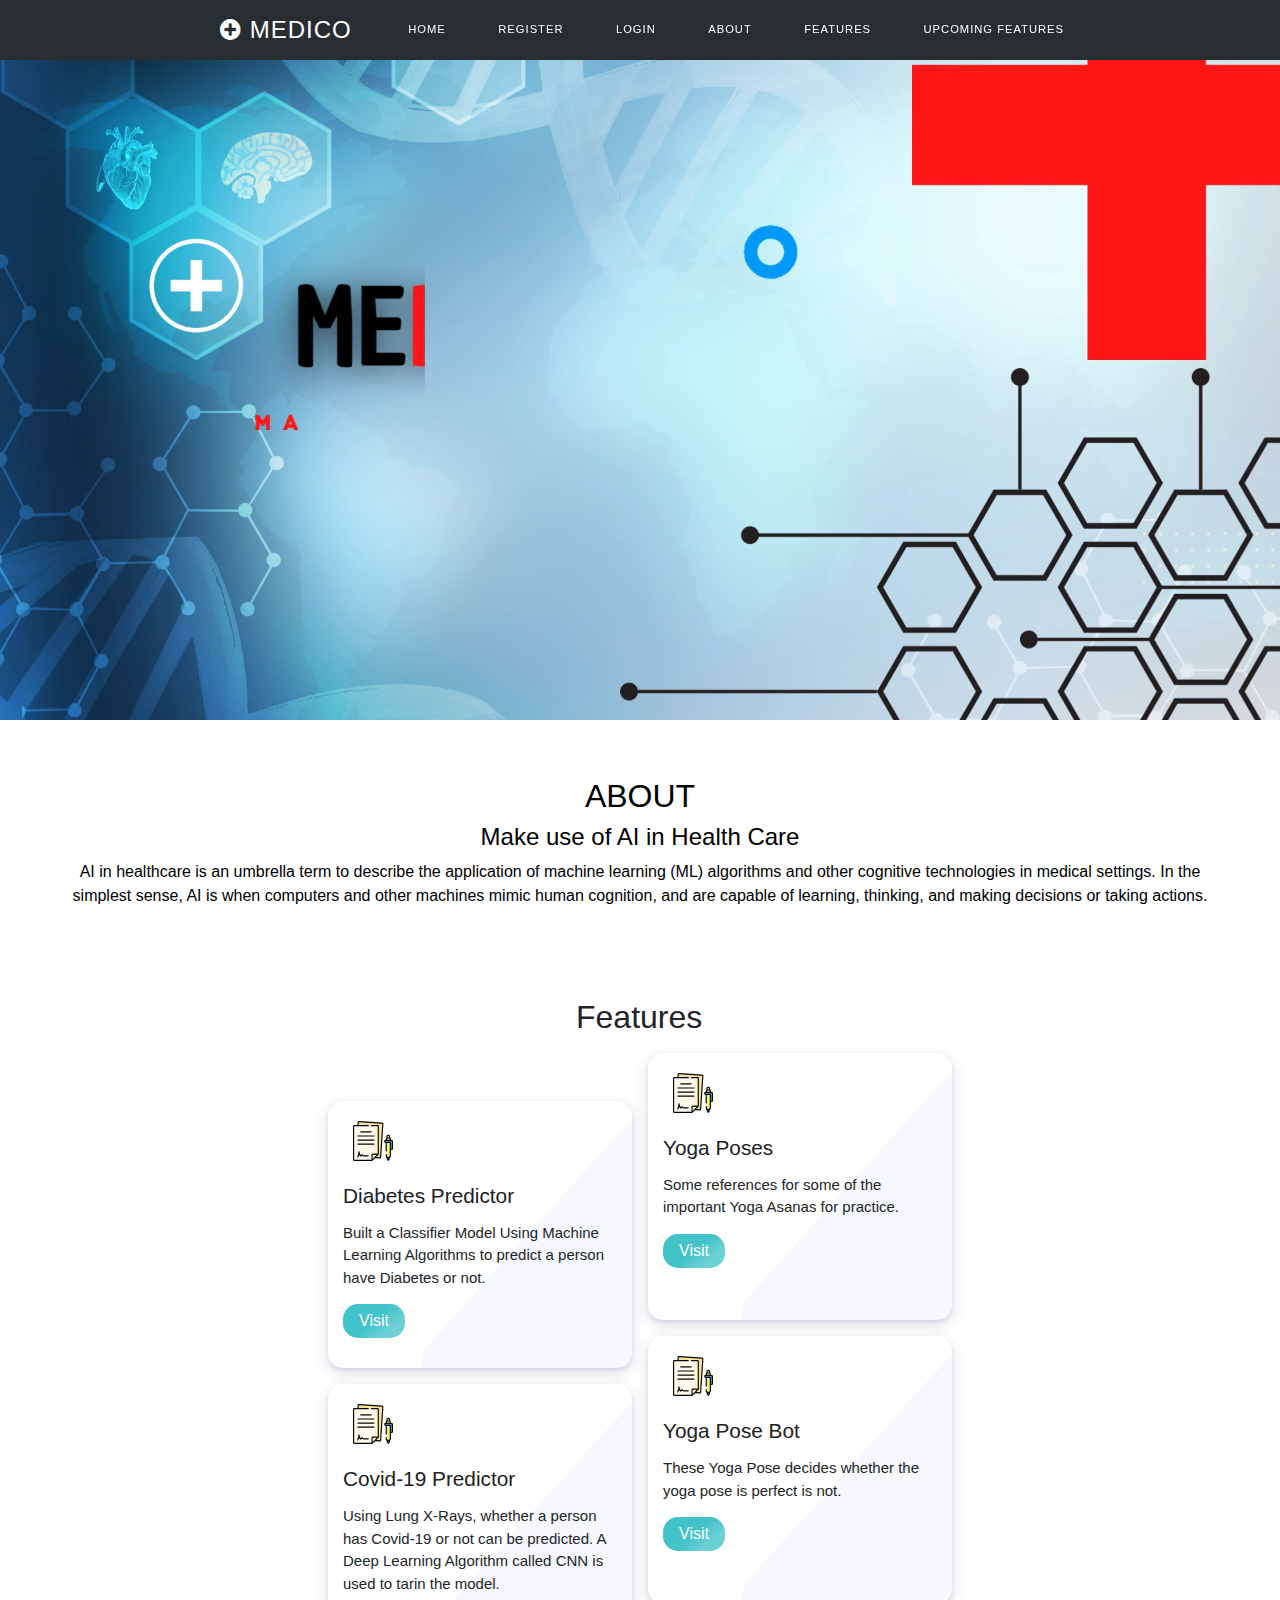
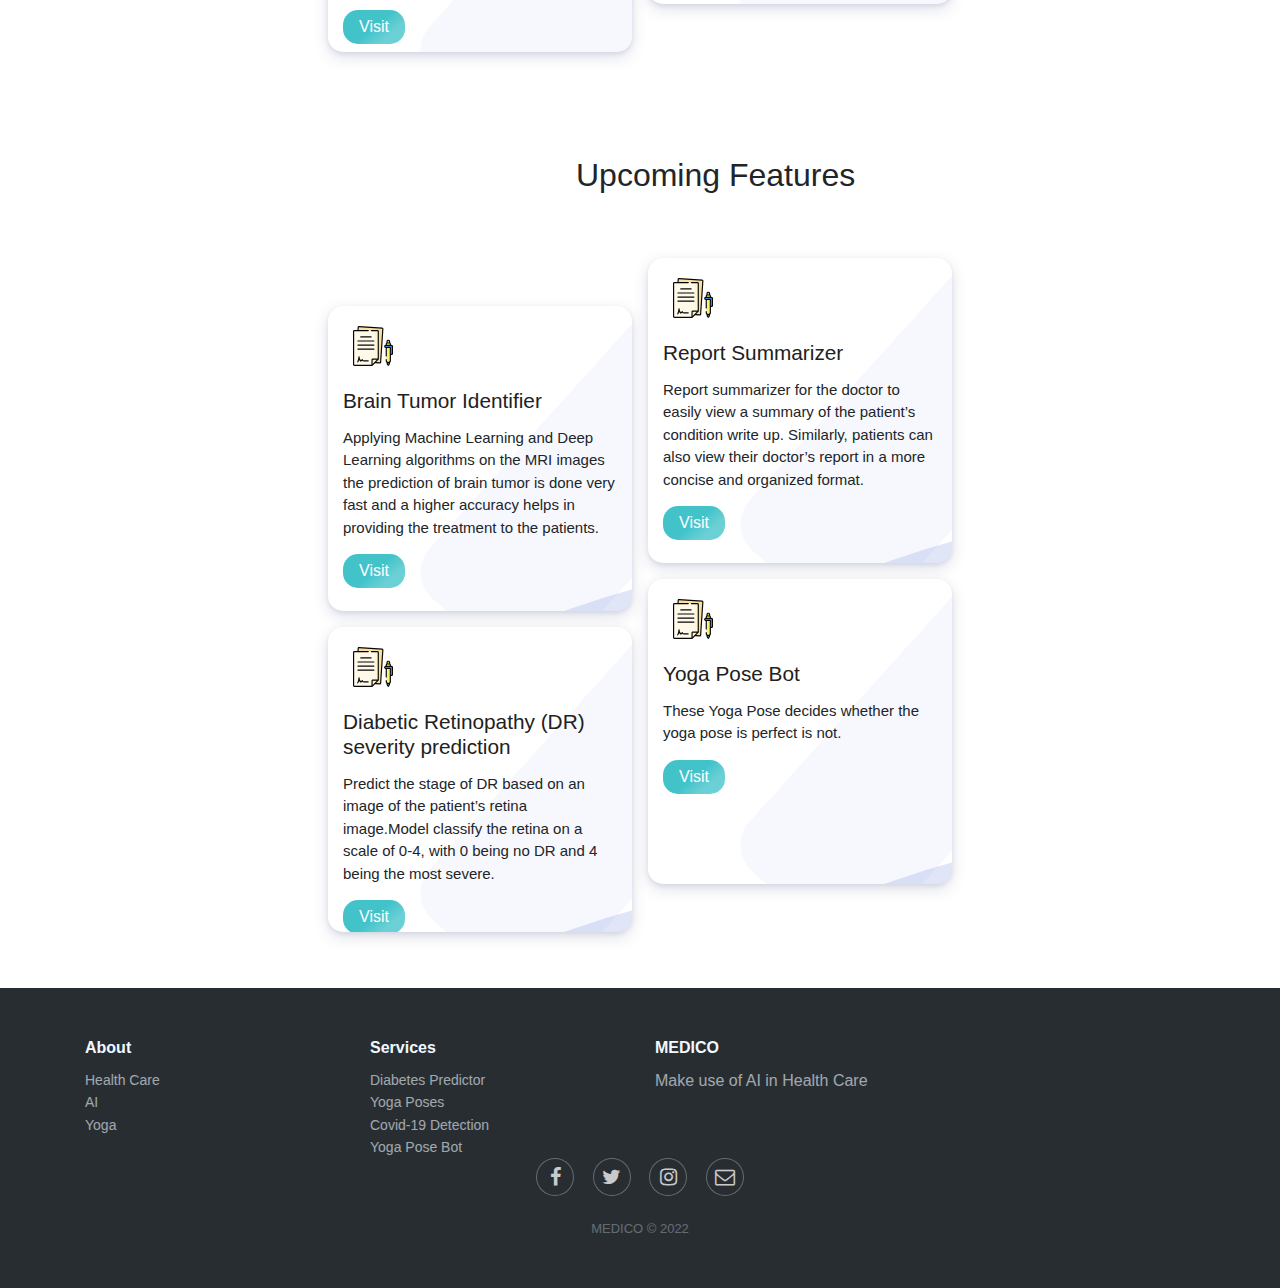
==== index.html @ 35e39962 "first commit" ====
<!DOCTYPE html>
<html lang="en">

<head>
  <meta charset="UTF-8">
  <meta http-equiv="X-UA-Compatible" content="IE=edge">
  <meta name="viewport" content="width=device-width, initial-scale=1.0">
  <title>Document</title>
  <link rel="stylesheet" href="https://maxcdn.bootstrapcdn.com/bootstrap/4.3.1/css/bootstrap.min.css">
  <link rel="stylesheet" href="./PROJECT/home.css">
</head>

<body>
  <link href="https://stackpath.bootstrapcdn.com/font-awesome/4.7.0/css/font-awesome.min.css" rel="stylesheet">
  <nav id="navbar" class="">
    <div class="nav-wrapper">
      <!-- Navbar Logo -->
      <div class="logo">
        <!-- Logo Placeholder for Inlustration -->
        <a href="#home"><i class="fa fa-plus-circle"></i> Medico</a>
      </div>

      <!-- Navbar Links -->
      <ul id="menu">
        <li><a href="index.html">Home</a></li>
        <!--
   -->
        <li><a href="./PROJECT/signup-signin-code/signup.html" target="_blank">Register</a></li>
        <li><a href="./PROJECT/signup-signin-code/signin.html" target="_blank">Login</a></li>
        <!--
   -->
        <li><a href="#about">About</a></li>
        <!--
   -->
        <li><a href="#features">Features</a></li>
        <li><a href="#ufeatures">Upcoming Features</a></li>

      </ul>
    </div>
  </nav>


  <!-- Menu Icon -->
  <div class="menuIcon">
    <span class="icon icon-bars"></span>
    <span class="icon icon-bars overlay"></span>
  </div>


  <div class="overlay-menu">
    <ul id="menu">
      <li><a href="index.html">Home</a></li>
      <li><a href="./PROJECT/signup-signin-code/signup.html" target="_blank">Register</a></li>
      <li><a href="./PROJECT/signup-signin-code/signin.html" target="_blank">Login</a></li>
      <li><a href="#about">About</a></li>
      <li><a href="#features">Features</a></li>
      <li><a href="#ufeatures">Upcoming Features</a></li>


    </ul>
  </div>



  <video autoplay loop muted plays-inline width="100%" height=auto>
    <source src="./PROJECT/MEDICO.mp4" type="video/mp4">
    </source>
  </video>



  <div id="about" class="about-section">
    <h2>ABOUT</h2>
    <h4>Make use of AI in Health Care</h4>
    <p>
      AI in healthcare is an umbrella term to describe the application of machine learning (ML) algorithms and other
      cognitive technologies in medical settings. In the simplest sense, AI is when computers and other machines mimic
      human cognition, and are capable of learning, thinking, and making decisions or taking actions.</p>
  </div>


  <br>
  <h2 style="margin-left: 45%; ">Features</h2>
  <br><br>
  <div id="features">
    <div class="section_our_solution">
      <div class="row">
        <div class="col-lg-12 col-md-12 col-sm-12">
          <div class="our_solution_category">
            <div class="solution_cards_box">
              <div class="solution_card">
                <div class="hover_color_bubble"></div>
                <div class="so_top_icon">
                  <svg id="Layer_1" enable-background="new 0 0 512 512" height="50" viewBox="0 0 512 512" width="40"
                    xmlns="http://www.w3.org/2000/svg">
                    <g>
                      <g>
                        <g>
                          <g>
                            <path
                              d="m47.478 452.317 295.441 19.76c5.511.369 10.277-3.8 10.645-9.31l28.393-424.517c.369-5.511-3.8-10.276-9.31-10.645l-295.441-19.76c-5.511-.369-10.276 3.8-10.645 9.31l-28.394 424.517c-.368 5.511 3.8 10.277 9.311 10.645z"
                              fill="#fae19e" />
                          </g>
                          <g>
                            <g>
                              <g>
                                <g>
                                  <g>
                                    <path
                                      d="m17.5 504.177h226.14l79.96-79.605v-355.86c0-5.523-4.477-10-10-10h-296.1c-5.523 0-10 4.477-10 10v425.466c0 5.522 4.477 9.999 10 9.999z"
                                      fill="#fff9e9" />
                                  </g>
                                  <path
                                    d="m313.601 58.712h-40c5.523 0 10 4.477 10 10v355.861l-.258 40.078 40.258-40.078v-355.861c0-5.523-4.477-10-10-10z"
                                    fill="#fff4d6" />
                                </g>
                              </g>
                            </g>
                            <path d="m243.64 504.177v-70.253c0-5.523 4.477-10 10-10h69.96z" fill="#ffeec2" />
                          </g>
                        </g>
                        <g>
                          <path
                            d="m468.636 248.58-33.372.165v-50.826c0-9.183 7.463-16.662 16.673-16.708h.007c9.217-.046 16.693 7.371 16.693 16.562v50.807z"
                            fill="#fed23a" />
                          <path
                            d="m451.96 504.177c-10.362-10.277-16.196-24.263-16.208-38.857l-.062-73.973c0-.644.524-1.169 1.171-1.173l30.038-.149c.647-.003 1.171.517 1.171 1.161l.062 74.079c.012 14.531-5.749 28.472-16.015 38.756z"
                            fill="#54b1ff" />
                          <path
                            d="m451.959 469.333h-.01c-14.434.072-26.14-11.542-26.14-25.935v-213.527c0-6.778 5.477-12.283 12.255-12.316l27.626-.137c6.826-.034 12.378 5.49 12.378 12.316v213.436c0 14.38-11.687 26.091-26.109 26.163z"
                            fill="#fdf385" />
                          <path
                            d="m465.69 217.417-23.769.118c6.037.79 10.708 5.94 10.708 12.198v213.437c0 9.823-5.455 18.397-13.507 22.87 3.79 2.115 8.164 3.317 12.826 3.293h.01c14.422-.072 26.109-11.783 26.109-26.163v-213.436c.001-6.826-5.551-12.351-12.377-12.317z"
                            fill="#faee6e" />
                          <path
                            d="m491.274 247.925-71.615.355c-7.305.036-13.226 5.968-13.226 13.248 0 7.281 5.921 13.153 13.226 13.117l58.389-.29v77.489c0 7.281 5.921 13.153 13.226 13.117 7.305-.036 13.226-5.968 13.226-13.248v-90.672c0-7.28-5.922-13.152-13.226-13.116z"
                            fill="#54b1ff" />
                          <g>
                            <path
                              d="m491.274 247.925-38.441.188-.167 26.311 25.381-.067v77.489c0 7.281 5.921 13.153 13.226 13.117 7.305-.036 13.226-5.968 13.226-13.248v-90.672c.001-7.282-5.921-13.154-13.225-13.118z"
                              fill="#3da7ff" />
                          </g>
                        </g>
                      </g>
                      <g fill="#060606">
                        <path
                          d="m373.147 20.122-295.44-19.761c-9.631-.638-17.984 6.665-18.629 16.293l-2.311 34.557h-39.267c-9.649 0-17.5 7.851-17.5 17.5v425.466c0 9.649 7.851 17.5 17.5 17.5h226.141c1.96 0 3.902-.801 5.292-2.185l34.138-33.987c.347.074.701.133 1.065.157l58.282 3.898c9.302.614 18.005-6.952 18.629-16.293l28.393-424.515c.639-9.528-6.766-17.993-16.293-18.63zm-122.006 465.902v-52.1c0-1.378 1.122-2.5 2.5-2.5h51.9zm94.939-23.757c-.244 1.51-1.131 2.286-2.66 2.327l-46.28-3.096 31.752-31.611c1.414-1.407 2.209-3.32 2.209-5.315v-355.86c0-9.649-7.851-17.5-17.5-17.5h-77.993c-9.697 0-9.697 15 0 15h77.993c1.379 0 2.5 1.122 2.5 2.5v347.712h-62.46c-9.649 0-17.5 7.851-17.5 17.5v62.753h-218.641c-1.378 0-2.5-1.122-2.5-2.5v-425.465c0-1.378 1.122-2.5 2.5-2.5h178.168c9.697 0 9.697-15 0-15h-123.868l2.244-33.556c.244-1.511 1.131-2.286 2.661-2.327l295.44 19.76c1.511.244 2.287 1.131 2.328 2.661z" />
                        <path
                          d="m267.827 237.047h-204.553c-4.142 0-7.5 3.358-7.5 7.5s3.358 7.5 7.5 7.5h204.553c4.143 0 7.5-3.358 7.5-7.5s-3.357-7.5-7.5-7.5z" />
                        <path
                          d="m267.827 289.332h-204.553c-4.142 0-7.5 3.358-7.5 7.5s3.358 7.5 7.5 7.5h204.553c4.143 0 7.5-3.358 7.5-7.5s-3.357-7.5-7.5-7.5z" />
                        <path
                          d="m55.774 192.262c0 4.142 3.358 7.5 7.5 7.5h204.553c4.143 0 7.5-3.358 7.5-7.5s-3.357-7.5-7.5-7.5h-204.553c-4.142 0-7.5 3.358-7.5 7.5z" />
                        <path
                          d="m91.807 139.977c0 4.142 3.358 7.5 7.5 7.5h132.487c4.142 0 7.5-3.358 7.5-7.5s-3.358-7.5-7.5-7.5h-132.487c-4.142 0-7.5 3.358-7.5 7.5z" />
                        <path
                          d="m194.755 438.787c-13.489.036-26.978.065-40.467.086-4.534.007-9.067.013-13.6.016-8.215.006-13.75-1.643-15.59-10.679-1.556-7.64-12.364-6.613-14.464 0-5.19 16.337-13.774 9.936-18.582-1.053-4.797-10.963-6.027-23.233-8.122-34.9-1.54-8.573-14.506-6.17-14.732 1.994-.298 10.751-1.302 21.331-4.031 31.758-2.815 10.758-7.034 21.097-11.222 31.376-3.651 8.961 10.867 12.816 14.464 3.988 3.711-9.108 7.427-18.266 10.193-27.714 5.14 12.36 15.774 26.34 30.927 18.101 2.819-1.533 5.452-3.712 7.763-6.253 7.88 9.106 19.609 8.388 30.584 8.375 15.627-.02 31.254-.054 46.881-.095 9.649-.025 9.667-15.025-.002-15z" />
                        <path
                          d="m505.932 246.439c-3.897-3.878-9.255-5.867-14.695-6.014l-5.668.028v-10.719c0-6.529-3.878-13.427-9.433-16.862v-15.098c0-31.069-48.372-30.934-48.372.146v15.1c-5.659 3.498-9.455 9.741-9.455 16.852v10.982c-24.966 1.7-25.037 39.745.028 41.232.16 33.575.152 66.6-.028 100.737-.049 9.414 14.949 9.966 15 .079.18-34.166.188-67.22.029-100.823l37.211-.185s-.048 110.848-.048 160.784c0 24.338-37.219 24.5-37.219-.253l.013-13.677c.585-9.68-14.387-10.583-14.973-.904v12.834c0 11 3.402 20.316 9.988 26.869.586 15.693 7.198 30.878 18.369 41.956 3.205 3.18 7.642 2.208 10.744-.182 11.365-11.385 17.769-26.394 18.169-42.414 4.951-4.931 9.908-9.896 9.908-26.896l.006-68.351c12.97 3.689 26.494-6.348 26.494-19.946v-90.672c0-5.523-2.155-10.709-6.068-14.603zm-72.623-5.727v-10.841c0-2.219 1.523-4.08 3.573-4.633l30.025-.149c.84.208 1.615.605 2.243 1.231.915.911 1.419 2.123 1.419 3.414v10.794zm18.671-52c4.604 0 9.155 4.514 9.155 9.062v12.166l-18.372.091v-12.111c.001-5.053 4.133-9.183 9.217-9.208zm-.011 303.901c-3.487-4.942-6.009-10.531-7.417-16.406 2.322.503 4.674.765 7.027.765 2.627 0 5.253-.326 7.839-.957-1.374 5.964-3.892 11.587-7.449 16.598zm45.031-140.899c0 7.101-11.452 7.66-11.452.131 0 0 .013-70.974.021-77.48.005-4.196-3.483-7.509-7.558-7.509l-58.389.29c-7.242 0-7.073-11.331.074-11.366l71.615-.355c3.463.295 5.359 2.168 5.688 5.617v90.672z" />
                      </g>
                    </g>
                  </svg>
                </div>
                <div class="solu_title">
                  <h3>Diabetes Predictor</h3>
                </div>
                <div class="solu_description">
                  <p>
                    Built a Classifier Model Using Machine Learning Algorithms to predict a person have Diabetes or not.
                  </p>
                  <button onclick="window.open('https://tinyurl.com/24j725je', '_blank')" type="button"
                    class="read_more_btn">Visit</button>
                </div>
              </div>
              <div class="solution_card">
                <div class="hover_color_bubble"></div>
                <div class="so_top_icon">
                  <svg id="Layer_1" enable-background="new 0 0 512 512" height="50" viewBox="0 0 512 512" width="40"
                    xmlns="http://www.w3.org/2000/svg">
                    <g>
                      <g>
                        <g>
                          <g>
                            <path
                              d="m47.478 452.317 295.441 19.76c5.511.369 10.277-3.8 10.645-9.31l28.393-424.517c.369-5.511-3.8-10.276-9.31-10.645l-295.441-19.76c-5.511-.369-10.276 3.8-10.645 9.31l-28.394 424.517c-.368 5.511 3.8 10.277 9.311 10.645z"
                              fill="#fae19e" />
                          </g>
                          <g>
                            <g>
                              <g>
                                <g>
                                  <g>
                                    <path
                                      d="m17.5 504.177h226.14l79.96-79.605v-355.86c0-5.523-4.477-10-10-10h-296.1c-5.523 0-10 4.477-10 10v425.466c0 5.522 4.477 9.999 10 9.999z"
                                      fill="#fff9e9" />
                                  </g>
                                  <path
                                    d="m313.601 58.712h-40c5.523 0 10 4.477 10 10v355.861l-.258 40.078 40.258-40.078v-355.861c0-5.523-4.477-10-10-10z"
                                    fill="#fff4d6" />
                                </g>
                              </g>
                            </g>
                            <path d="m243.64 504.177v-70.253c0-5.523 4.477-10 10-10h69.96z" fill="#ffeec2" />
                          </g>
                        </g>
                        <g>
                          <path
                            d="m468.636 248.58-33.372.165v-50.826c0-9.183 7.463-16.662 16.673-16.708h.007c9.217-.046 16.693 7.371 16.693 16.562v50.807z"
                            fill="#fed23a" />
                          <path
                            d="m451.96 504.177c-10.362-10.277-16.196-24.263-16.208-38.857l-.062-73.973c0-.644.524-1.169 1.171-1.173l30.038-.149c.647-.003 1.171.517 1.171 1.161l.062 74.079c.012 14.531-5.749 28.472-16.015 38.756z"
                            fill="#54b1ff" />
                          <path
                            d="m451.959 469.333h-.01c-14.434.072-26.14-11.542-26.14-25.935v-213.527c0-6.778 5.477-12.283 12.255-12.316l27.626-.137c6.826-.034 12.378 5.49 12.378 12.316v213.436c0 14.38-11.687 26.091-26.109 26.163z"
                            fill="#fdf385" />
                          <path
                            d="m465.69 217.417-23.769.118c6.037.79 10.708 5.94 10.708 12.198v213.437c0 9.823-5.455 18.397-13.507 22.87 3.79 2.115 8.164 3.317 12.826 3.293h.01c14.422-.072 26.109-11.783 26.109-26.163v-213.436c.001-6.826-5.551-12.351-12.377-12.317z"
                            fill="#faee6e" />
                          <path
                            d="m491.274 247.925-71.615.355c-7.305.036-13.226 5.968-13.226 13.248 0 7.281 5.921 13.153 13.226 13.117l58.389-.29v77.489c0 7.281 5.921 13.153 13.226 13.117 7.305-.036 13.226-5.968 13.226-13.248v-90.672c0-7.28-5.922-13.152-13.226-13.116z"
                            fill="#54b1ff" />
                          <g>
                            <path
                              d="m491.274 247.925-38.441.188-.167 26.311 25.381-.067v77.489c0 7.281 5.921 13.153 13.226 13.117 7.305-.036 13.226-5.968 13.226-13.248v-90.672c.001-7.282-5.921-13.154-13.225-13.118z"
                              fill="#3da7ff" />
                          </g>
                        </g>
                      </g>
                      <g fill="#060606">
                        <path
                          d="m373.147 20.122-295.44-19.761c-9.631-.638-17.984 6.665-18.629 16.293l-2.311 34.557h-39.267c-9.649 0-17.5 7.851-17.5 17.5v425.466c0 9.649 7.851 17.5 17.5 17.5h226.141c1.96 0 3.902-.801 5.292-2.185l34.138-33.987c.347.074.701.133 1.065.157l58.282 3.898c9.302.614 18.005-6.952 18.629-16.293l28.393-424.515c.639-9.528-6.766-17.993-16.293-18.63zm-122.006 465.902v-52.1c0-1.378 1.122-2.5 2.5-2.5h51.9zm94.939-23.757c-.244 1.51-1.131 2.286-2.66 2.327l-46.28-3.096 31.752-31.611c1.414-1.407 2.209-3.32 2.209-5.315v-355.86c0-9.649-7.851-17.5-17.5-17.5h-77.993c-9.697 0-9.697 15 0 15h77.993c1.379 0 2.5 1.122 2.5 2.5v347.712h-62.46c-9.649 0-17.5 7.851-17.5 17.5v62.753h-218.641c-1.378 0-2.5-1.122-2.5-2.5v-425.465c0-1.378 1.122-2.5 2.5-2.5h178.168c9.697 0 9.697-15 0-15h-123.868l2.244-33.556c.244-1.511 1.131-2.286 2.661-2.327l295.44 19.76c1.511.244 2.287 1.131 2.328 2.661z" />
                        <path
                          d="m267.827 237.047h-204.553c-4.142 0-7.5 3.358-7.5 7.5s3.358 7.5 7.5 7.5h204.553c4.143 0 7.5-3.358 7.5-7.5s-3.357-7.5-7.5-7.5z" />
                        <path
                          d="m267.827 289.332h-204.553c-4.142 0-7.5 3.358-7.5 7.5s3.358 7.5 7.5 7.5h204.553c4.143 0 7.5-3.358 7.5-7.5s-3.357-7.5-7.5-7.5z" />
                        <path
                          d="m55.774 192.262c0 4.142 3.358 7.5 7.5 7.5h204.553c4.143 0 7.5-3.358 7.5-7.5s-3.357-7.5-7.5-7.5h-204.553c-4.142 0-7.5 3.358-7.5 7.5z" />
                        <path
                          d="m91.807 139.977c0 4.142 3.358 7.5 7.5 7.5h132.487c4.142 0 7.5-3.358 7.5-7.5s-3.358-7.5-7.5-7.5h-132.487c-4.142 0-7.5 3.358-7.5 7.5z" />
                        <path
                          d="m194.755 438.787c-13.489.036-26.978.065-40.467.086-4.534.007-9.067.013-13.6.016-8.215.006-13.75-1.643-15.59-10.679-1.556-7.64-12.364-6.613-14.464 0-5.19 16.337-13.774 9.936-18.582-1.053-4.797-10.963-6.027-23.233-8.122-34.9-1.54-8.573-14.506-6.17-14.732 1.994-.298 10.751-1.302 21.331-4.031 31.758-2.815 10.758-7.034 21.097-11.222 31.376-3.651 8.961 10.867 12.816 14.464 3.988 3.711-9.108 7.427-18.266 10.193-27.714 5.14 12.36 15.774 26.34 30.927 18.101 2.819-1.533 5.452-3.712 7.763-6.253 7.88 9.106 19.609 8.388 30.584 8.375 15.627-.02 31.254-.054 46.881-.095 9.649-.025 9.667-15.025-.002-15z" />
                        <path
                          d="m505.932 246.439c-3.897-3.878-9.255-5.867-14.695-6.014l-5.668.028v-10.719c0-6.529-3.878-13.427-9.433-16.862v-15.098c0-31.069-48.372-30.934-48.372.146v15.1c-5.659 3.498-9.455 9.741-9.455 16.852v10.982c-24.966 1.7-25.037 39.745.028 41.232.16 33.575.152 66.6-.028 100.737-.049 9.414 14.949 9.966 15 .079.18-34.166.188-67.22.029-100.823l37.211-.185s-.048 110.848-.048 160.784c0 24.338-37.219 24.5-37.219-.253l.013-13.677c.585-9.68-14.387-10.583-14.973-.904v12.834c0 11 3.402 20.316 9.988 26.869.586 15.693 7.198 30.878 18.369 41.956 3.205 3.18 7.642 2.208 10.744-.182 11.365-11.385 17.769-26.394 18.169-42.414 4.951-4.931 9.908-9.896 9.908-26.896l.006-68.351c12.97 3.689 26.494-6.348 26.494-19.946v-90.672c0-5.523-2.155-10.709-6.068-14.603zm-72.623-5.727v-10.841c0-2.219 1.523-4.08 3.573-4.633l30.025-.149c.84.208 1.615.605 2.243 1.231.915.911 1.419 2.123 1.419 3.414v10.794zm18.671-52c4.604 0 9.155 4.514 9.155 9.062v12.166l-18.372.091v-12.111c.001-5.053 4.133-9.183 9.217-9.208zm-.011 303.901c-3.487-4.942-6.009-10.531-7.417-16.406 2.322.503 4.674.765 7.027.765 2.627 0 5.253-.326 7.839-.957-1.374 5.964-3.892 11.587-7.449 16.598zm45.031-140.899c0 7.101-11.452 7.66-11.452.131 0 0 .013-70.974.021-77.48.005-4.196-3.483-7.509-7.558-7.509l-58.389.29c-7.242 0-7.073-11.331.074-11.366l71.615-.355c3.463.295 5.359 2.168 5.688 5.617v90.672z" />
                      </g>
                    </g>
                  </svg>
                </div>
                <div class="solu_title">
                  <h3>Covid-19 Predictor</h3>
                </div>
                <div class="solu_description">
                  <p>
                    Using Lung X-Rays, whether a person has Covid-19 or not can be predicted.
                    A Deep Learning Algorithm called CNN is used to tarin the model.
                  </p>
                  <button onclick="window.open('http://172.16.173.75:8501', '_blank')" type="button"
                    class="read_more_btn">Visit</button>
                </div>
              </div>
            </div>
            <!--  -->
            <div class="solution_cards_box sol_card_top_3">
              <div class="solution_card">
                <div class="hover_color_bubble"></div>
                <div class="so_top_icon">
                  <svg id="Layer_1" enable-background="new 0 0 512 512" height="50" viewBox="0 0 512 512" width="40"
                    xmlns="http://www.w3.org/2000/svg">
                    <g>
                      <g>
                        <g>
                          <g>
                            <path
                              d="m47.478 452.317 295.441 19.76c5.511.369 10.277-3.8 10.645-9.31l28.393-424.517c.369-5.511-3.8-10.276-9.31-10.645l-295.441-19.76c-5.511-.369-10.276 3.8-10.645 9.31l-28.394 424.517c-.368 5.511 3.8 10.277 9.311 10.645z"
                              fill="#fae19e" />
                          </g>
                          <g>
                            <g>
                              <g>
                                <g>
                                  <g>
                                    <path
                                      d="m17.5 504.177h226.14l79.96-79.605v-355.86c0-5.523-4.477-10-10-10h-296.1c-5.523 0-10 4.477-10 10v425.466c0 5.522 4.477 9.999 10 9.999z"
                                      fill="#fff9e9" />
                                  </g>
                                  <path
                                    d="m313.601 58.712h-40c5.523 0 10 4.477 10 10v355.861l-.258 40.078 40.258-40.078v-355.861c0-5.523-4.477-10-10-10z"
                                    fill="#fff4d6" />
                                </g>
                              </g>
                            </g>
                            <path d="m243.64 504.177v-70.253c0-5.523 4.477-10 10-10h69.96z" fill="#ffeec2" />
                          </g>
                        </g>
                        <g>
                          <path
                            d="m468.636 248.58-33.372.165v-50.826c0-9.183 7.463-16.662 16.673-16.708h.007c9.217-.046 16.693 7.371 16.693 16.562v50.807z"
                            fill="#fed23a" />
                          <path
                            d="m451.96 504.177c-10.362-10.277-16.196-24.263-16.208-38.857l-.062-73.973c0-.644.524-1.169 1.171-1.173l30.038-.149c.647-.003 1.171.517 1.171 1.161l.062 74.079c.012 14.531-5.749 28.472-16.015 38.756z"
                            fill="#54b1ff" />
                          <path
                            d="m451.959 469.333h-.01c-14.434.072-26.14-11.542-26.14-25.935v-213.527c0-6.778 5.477-12.283 12.255-12.316l27.626-.137c6.826-.034 12.378 5.49 12.378 12.316v213.436c0 14.38-11.687 26.091-26.109 26.163z"
                            fill="#fdf385" />
                          <path
                            d="m465.69 217.417-23.769.118c6.037.79 10.708 5.94 10.708 12.198v213.437c0 9.823-5.455 18.397-13.507 22.87 3.79 2.115 8.164 3.317 12.826 3.293h.01c14.422-.072 26.109-11.783 26.109-26.163v-213.436c.001-6.826-5.551-12.351-12.377-12.317z"
                            fill="#faee6e" />
                          <path
                            d="m491.274 247.925-71.615.355c-7.305.036-13.226 5.968-13.226 13.248 0 7.281 5.921 13.153 13.226 13.117l58.389-.29v77.489c0 7.281 5.921 13.153 13.226 13.117 7.305-.036 13.226-5.968 13.226-13.248v-90.672c0-7.28-5.922-13.152-13.226-13.116z"
                            fill="#54b1ff" />
                          <g>
                            <path
                              d="m491.274 247.925-38.441.188-.167 26.311 25.381-.067v77.489c0 7.281 5.921 13.153 13.226 13.117 7.305-.036 13.226-5.968 13.226-13.248v-90.672c.001-7.282-5.921-13.154-13.225-13.118z"
                              fill="#3da7ff" />
                          </g>
                        </g>
                      </g>
                      <g fill="#060606">
                        <path
                          d="m373.147 20.122-295.44-19.761c-9.631-.638-17.984 6.665-18.629 16.293l-2.311 34.557h-39.267c-9.649 0-17.5 7.851-17.5 17.5v425.466c0 9.649 7.851 17.5 17.5 17.5h226.141c1.96 0 3.902-.801 5.292-2.185l34.138-33.987c.347.074.701.133 1.065.157l58.282 3.898c9.302.614 18.005-6.952 18.629-16.293l28.393-424.515c.639-9.528-6.766-17.993-16.293-18.63zm-122.006 465.902v-52.1c0-1.378 1.122-2.5 2.5-2.5h51.9zm94.939-23.757c-.244 1.51-1.131 2.286-2.66 2.327l-46.28-3.096 31.752-31.611c1.414-1.407 2.209-3.32 2.209-5.315v-355.86c0-9.649-7.851-17.5-17.5-17.5h-77.993c-9.697 0-9.697 15 0 15h77.993c1.379 0 2.5 1.122 2.5 2.5v347.712h-62.46c-9.649 0-17.5 7.851-17.5 17.5v62.753h-218.641c-1.378 0-2.5-1.122-2.5-2.5v-425.465c0-1.378 1.122-2.5 2.5-2.5h178.168c9.697 0 9.697-15 0-15h-123.868l2.244-33.556c.244-1.511 1.131-2.286 2.661-2.327l295.44 19.76c1.511.244 2.287 1.131 2.328 2.661z" />
                        <path
                          d="m267.827 237.047h-204.553c-4.142 0-7.5 3.358-7.5 7.5s3.358 7.5 7.5 7.5h204.553c4.143 0 7.5-3.358 7.5-7.5s-3.357-7.5-7.5-7.5z" />
                        <path
                          d="m267.827 289.332h-204.553c-4.142 0-7.5 3.358-7.5 7.5s3.358 7.5 7.5 7.5h204.553c4.143 0 7.5-3.358 7.5-7.5s-3.357-7.5-7.5-7.5z" />
                        <path
                          d="m55.774 192.262c0 4.142 3.358 7.5 7.5 7.5h204.553c4.143 0 7.5-3.358 7.5-7.5s-3.357-7.5-7.5-7.5h-204.553c-4.142 0-7.5 3.358-7.5 7.5z" />
                        <path
                          d="m91.807 139.977c0 4.142 3.358 7.5 7.5 7.5h132.487c4.142 0 7.5-3.358 7.5-7.5s-3.358-7.5-7.5-7.5h-132.487c-4.142 0-7.5 3.358-7.5 7.5z" />
                        <path
                          d="m194.755 438.787c-13.489.036-26.978.065-40.467.086-4.534.007-9.067.013-13.6.016-8.215.006-13.75-1.643-15.59-10.679-1.556-7.64-12.364-6.613-14.464 0-5.19 16.337-13.774 9.936-18.582-1.053-4.797-10.963-6.027-23.233-8.122-34.9-1.54-8.573-14.506-6.17-14.732 1.994-.298 10.751-1.302 21.331-4.031 31.758-2.815 10.758-7.034 21.097-11.222 31.376-3.651 8.961 10.867 12.816 14.464 3.988 3.711-9.108 7.427-18.266 10.193-27.714 5.14 12.36 15.774 26.34 30.927 18.101 2.819-1.533 5.452-3.712 7.763-6.253 7.88 9.106 19.609 8.388 30.584 8.375 15.627-.02 31.254-.054 46.881-.095 9.649-.025 9.667-15.025-.002-15z" />
                        <path
                          d="m505.932 246.439c-3.897-3.878-9.255-5.867-14.695-6.014l-5.668.028v-10.719c0-6.529-3.878-13.427-9.433-16.862v-15.098c0-31.069-48.372-30.934-48.372.146v15.1c-5.659 3.498-9.455 9.741-9.455 16.852v10.982c-24.966 1.7-25.037 39.745.028 41.232.16 33.575.152 66.6-.028 100.737-.049 9.414 14.949 9.966 15 .079.18-34.166.188-67.22.029-100.823l37.211-.185s-.048 110.848-.048 160.784c0 24.338-37.219 24.5-37.219-.253l.013-13.677c.585-9.68-14.387-10.583-14.973-.904v12.834c0 11 3.402 20.316 9.988 26.869.586 15.693 7.198 30.878 18.369 41.956 3.205 3.18 7.642 2.208 10.744-.182 11.365-11.385 17.769-26.394 18.169-42.414 4.951-4.931 9.908-9.896 9.908-26.896l.006-68.351c12.97 3.689 26.494-6.348 26.494-19.946v-90.672c0-5.523-2.155-10.709-6.068-14.603zm-72.623-5.727v-10.841c0-2.219 1.523-4.08 3.573-4.633l30.025-.149c.84.208 1.615.605 2.243 1.231.915.911 1.419 2.123 1.419 3.414v10.794zm18.671-52c4.604 0 9.155 4.514 9.155 9.062v12.166l-18.372.091v-12.111c.001-5.053 4.133-9.183 9.217-9.208zm-.011 303.901c-3.487-4.942-6.009-10.531-7.417-16.406 2.322.503 4.674.765 7.027.765 2.627 0 5.253-.326 7.839-.957-1.374 5.964-3.892 11.587-7.449 16.598zm45.031-140.899c0 7.101-11.452 7.66-11.452.131 0 0 .013-70.974.021-77.48.005-4.196-3.483-7.509-7.558-7.509l-58.389.29c-7.242 0-7.073-11.331.074-11.366l71.615-.355c3.463.295 5.359 2.168 5.688 5.617v90.672z" />
                      </g>
                    </g>
                  </svg>
                </div>
                <div class="solu_title">
                  <h3>Yoga Poses</h3>
                </div>
                <div class="solu_description">
                  <p>
                    Some references for some of the important Yoga Asanas for practice.
                  </p>
                  <button onclick="window.open('https://tinyurl.com/2654t5nu', '_blank')" type="button"
                    class="read_more_btn">Visit</button>
                </div>
              </div>
              <div class="solution_card">
                <div class="hover_color_bubble"></div>
                <div class="so_top_icon">
                  <svg id="Layer_1" enable-background="new 0 0 512 512" height="50" viewBox="0 0 512 512" width="40"
                    xmlns="http://www.w3.org/2000/svg">
                    <g>
                      <g>
                        <g>
                          <g>
                            <path
                              d="m47.478 452.317 295.441 19.76c5.511.369 10.277-3.8 10.645-9.31l28.393-424.517c.369-5.511-3.8-10.276-9.31-10.645l-295.441-19.76c-5.511-.369-10.276 3.8-10.645 9.31l-28.394 424.517c-.368 5.511 3.8 10.277 9.311 10.645z"
                              fill="#fae19e" />
                          </g>
                          <g>
                            <g>
                              <g>
                                <g>
                                  <g>
                                    <path
                                      d="m17.5 504.177h226.14l79.96-79.605v-355.86c0-5.523-4.477-10-10-10h-296.1c-5.523 0-10 4.477-10 10v425.466c0 5.522 4.477 9.999 10 9.999z"
                                      fill="#fff9e9" />
                                  </g>
                                  <path
                                    d="m313.601 58.712h-40c5.523 0 10 4.477 10 10v355.861l-.258 40.078 40.258-40.078v-355.861c0-5.523-4.477-10-10-10z"
                                    fill="#fff4d6" />
                                </g>
                              </g>
                            </g>
                            <path d="m243.64 504.177v-70.253c0-5.523 4.477-10 10-10h69.96z" fill="#ffeec2" />
                          </g>
                        </g>
                        <g>
                          <path
                            d="m468.636 248.58-33.372.165v-50.826c0-9.183 7.463-16.662 16.673-16.708h.007c9.217-.046 16.693 7.371 16.693 16.562v50.807z"
                            fill="#fed23a" />
                          <path
                            d="m451.96 504.177c-10.362-10.277-16.196-24.263-16.208-38.857l-.062-73.973c0-.644.524-1.169 1.171-1.173l30.038-.149c.647-.003 1.171.517 1.171 1.161l.062 74.079c.012 14.531-5.749 28.472-16.015 38.756z"
                            fill="#54b1ff" />
                          <path
                            d="m451.959 469.333h-.01c-14.434.072-26.14-11.542-26.14-25.935v-213.527c0-6.778 5.477-12.283 12.255-12.316l27.626-.137c6.826-.034 12.378 5.49 12.378 12.316v213.436c0 14.38-11.687 26.091-26.109 26.163z"
                            fill="#fdf385" />
                          <path
                            d="m465.69 217.417-23.769.118c6.037.79 10.708 5.94 10.708 12.198v213.437c0 9.823-5.455 18.397-13.507 22.87 3.79 2.115 8.164 3.317 12.826 3.293h.01c14.422-.072 26.109-11.783 26.109-26.163v-213.436c.001-6.826-5.551-12.351-12.377-12.317z"
                            fill="#faee6e" />
                          <path
                            d="m491.274 247.925-71.615.355c-7.305.036-13.226 5.968-13.226 13.248 0 7.281 5.921 13.153 13.226 13.117l58.389-.29v77.489c0 7.281 5.921 13.153 13.226 13.117 7.305-.036 13.226-5.968 13.226-13.248v-90.672c0-7.28-5.922-13.152-13.226-13.116z"
                            fill="#54b1ff" />
                          <g>
                            <path
                              d="m491.274 247.925-38.441.188-.167 26.311 25.381-.067v77.489c0 7.281 5.921 13.153 13.226 13.117 7.305-.036 13.226-5.968 13.226-13.248v-90.672c.001-7.282-5.921-13.154-13.225-13.118z"
                              fill="#3da7ff" />
                          </g>
                        </g>
                      </g>
                      <g fill="#060606">
                        <path
                          d="m373.147 20.122-295.44-19.761c-9.631-.638-17.984 6.665-18.629 16.293l-2.311 34.557h-39.267c-9.649 0-17.5 7.851-17.5 17.5v425.466c0 9.649 7.851 17.5 17.5 17.5h226.141c1.96 0 3.902-.801 5.292-2.185l34.138-33.987c.347.074.701.133 1.065.157l58.282 3.898c9.302.614 18.005-6.952 18.629-16.293l28.393-424.515c.639-9.528-6.766-17.993-16.293-18.63zm-122.006 465.902v-52.1c0-1.378 1.122-2.5 2.5-2.5h51.9zm94.939-23.757c-.244 1.51-1.131 2.286-2.66 2.327l-46.28-3.096 31.752-31.611c1.414-1.407 2.209-3.32 2.209-5.315v-355.86c0-9.649-7.851-17.5-17.5-17.5h-77.993c-9.697 0-9.697 15 0 15h77.993c1.379 0 2.5 1.122 2.5 2.5v347.712h-62.46c-9.649 0-17.5 7.851-17.5 17.5v62.753h-218.641c-1.378 0-2.5-1.122-2.5-2.5v-425.465c0-1.378 1.122-2.5 2.5-2.5h178.168c9.697 0 9.697-15 0-15h-123.868l2.244-33.556c.244-1.511 1.131-2.286 2.661-2.327l295.44 19.76c1.511.244 2.287 1.131 2.328 2.661z" />
                        <path
                          d="m267.827 237.047h-204.553c-4.142 0-7.5 3.358-7.5 7.5s3.358 7.5 7.5 7.5h204.553c4.143 0 7.5-3.358 7.5-7.5s-3.357-7.5-7.5-7.5z" />
                        <path
                          d="m267.827 289.332h-204.553c-4.142 0-7.5 3.358-7.5 7.5s3.358 7.5 7.5 7.5h204.553c4.143 0 7.5-3.358 7.5-7.5s-3.357-7.5-7.5-7.5z" />
                        <path
                          d="m55.774 192.262c0 4.142 3.358 7.5 7.5 7.5h204.553c4.143 0 7.5-3.358 7.5-7.5s-3.357-7.5-7.5-7.5h-204.553c-4.142 0-7.5 3.358-7.5 7.5z" />
                        <path
                          d="m91.807 139.977c0 4.142 3.358 7.5 7.5 7.5h132.487c4.142 0 7.5-3.358 7.5-7.5s-3.358-7.5-7.5-7.5h-132.487c-4.142 0-7.5 3.358-7.5 7.5z" />
                        <path
                          d="m194.755 438.787c-13.489.036-26.978.065-40.467.086-4.534.007-9.067.013-13.6.016-8.215.006-13.75-1.643-15.59-10.679-1.556-7.64-12.364-6.613-14.464 0-5.19 16.337-13.774 9.936-18.582-1.053-4.797-10.963-6.027-23.233-8.122-34.9-1.54-8.573-14.506-6.17-14.732 1.994-.298 10.751-1.302 21.331-4.031 31.758-2.815 10.758-7.034 21.097-11.222 31.376-3.651 8.961 10.867 12.816 14.464 3.988 3.711-9.108 7.427-18.266 10.193-27.714 5.14 12.36 15.774 26.34 30.927 18.101 2.819-1.533 5.452-3.712 7.763-6.253 7.88 9.106 19.609 8.388 30.584 8.375 15.627-.02 31.254-.054 46.881-.095 9.649-.025 9.667-15.025-.002-15z" />
                        <path
                          d="m505.932 246.439c-3.897-3.878-9.255-5.867-14.695-6.014l-5.668.028v-10.719c0-6.529-3.878-13.427-9.433-16.862v-15.098c0-31.069-48.372-30.934-48.372.146v15.1c-5.659 3.498-9.455 9.741-9.455 16.852v10.982c-24.966 1.7-25.037 39.745.028 41.232.16 33.575.152 66.6-.028 100.737-.049 9.414 14.949 9.966 15 .079.18-34.166.188-67.22.029-100.823l37.211-.185s-.048 110.848-.048 160.784c0 24.338-37.219 24.5-37.219-.253l.013-13.677c.585-9.68-14.387-10.583-14.973-.904v12.834c0 11 3.402 20.316 9.988 26.869.586 15.693 7.198 30.878 18.369 41.956 3.205 3.18 7.642 2.208 10.744-.182 11.365-11.385 17.769-26.394 18.169-42.414 4.951-4.931 9.908-9.896 9.908-26.896l.006-68.351c12.97 3.689 26.494-6.348 26.494-19.946v-90.672c0-5.523-2.155-10.709-6.068-14.603zm-72.623-5.727v-10.841c0-2.219 1.523-4.08 3.573-4.633l30.025-.149c.84.208 1.615.605 2.243 1.231.915.911 1.419 2.123 1.419 3.414v10.794zm18.671-52c4.604 0 9.155 4.514 9.155 9.062v12.166l-18.372.091v-12.111c.001-5.053 4.133-9.183 9.217-9.208zm-.011 303.901c-3.487-4.942-6.009-10.531-7.417-16.406 2.322.503 4.674.765 7.027.765 2.627 0 5.253-.326 7.839-.957-1.374 5.964-3.892 11.587-7.449 16.598zm45.031-140.899c0 7.101-11.452 7.66-11.452.131 0 0 .013-70.974.021-77.48.005-4.196-3.483-7.509-7.558-7.509l-58.389.29c-7.242 0-7.073-11.331.074-11.366l71.615-.355c3.463.295 5.359 2.168 5.688 5.617v90.672z" />
                      </g>
                    </g>
                  </svg>
                </div>
                <div class="solu_title">
                  <h3>Yoga Pose Bot</h3>
                </div>
                <div class="solu_description">
                  <p>
                    These Yoga Pose decides whether the yoga pose is perfect is not.
                  </p>
                  <button onclick="window.open('http://127.0.0.1:5500/PROJECT/yogaposebot.html', '_blank')"
                    type="button" class="read_more_btn">Visit</button>
                </div>
              </div>
            </div>
          </div>
        </div>
      </div>
    </div>

    <br><br>
  </div>





  <br><br>
  <h2 style="margin-left: 45%; ">Upcoming Features</h2>
  <br><br><br><br>
  <div id="ufeatures">
    <div class="section_our_solution">
      <div class="row">
        <div class="col-lg-12 col-md-12 col-sm-12">
          <div class="our_solution_category">
            <div class="solution_cards_box">
              <div class="solution_card">
                <div class="hover_color_bubble"></div>
                <div class="so_top_icon">
                  <svg id="Layer_1" enable-background="new 0 0 512 512" height="50" viewBox="0 0 512 512" width="40"
                    xmlns="http://www.w3.org/2000/svg">
                    <g>
                      <g>
                        <g>
                          <g>
                            <path
                              d="m47.478 452.317 295.441 19.76c5.511.369 10.277-3.8 10.645-9.31l28.393-424.517c.369-5.511-3.8-10.276-9.31-10.645l-295.441-19.76c-5.511-.369-10.276 3.8-10.645 9.31l-28.394 424.517c-.368 5.511 3.8 10.277 9.311 10.645z"
                              fill="#fae19e" />
                          </g>
                          <g>
                            <g>
                              <g>
                                <g>
                                  <g>
                                    <path
                                      d="m17.5 504.177h226.14l79.96-79.605v-355.86c0-5.523-4.477-10-10-10h-296.1c-5.523 0-10 4.477-10 10v425.466c0 5.522 4.477 9.999 10 9.999z"
                                      fill="#fff9e9" />
                                  </g>
                                  <path
                                    d="m313.601 58.712h-40c5.523 0 10 4.477 10 10v355.861l-.258 40.078 40.258-40.078v-355.861c0-5.523-4.477-10-10-10z"
                                    fill="#fff4d6" />
                                </g>
                              </g>
                            </g>
                            <path d="m243.64 504.177v-70.253c0-5.523 4.477-10 10-10h69.96z" fill="#ffeec2" />
                          </g>
                        </g>
                        <g>
                          <path
                            d="m468.636 248.58-33.372.165v-50.826c0-9.183 7.463-16.662 16.673-16.708h.007c9.217-.046 16.693 7.371 16.693 16.562v50.807z"
                            fill="#fed23a" />
                          <path
                            d="m451.96 504.177c-10.362-10.277-16.196-24.263-16.208-38.857l-.062-73.973c0-.644.524-1.169 1.171-1.173l30.038-.149c.647-.003 1.171.517 1.171 1.161l.062 74.079c.012 14.531-5.749 28.472-16.015 38.756z"
                            fill="#54b1ff" />
                          <path
                            d="m451.959 469.333h-.01c-14.434.072-26.14-11.542-26.14-25.935v-213.527c0-6.778 5.477-12.283 12.255-12.316l27.626-.137c6.826-.034 12.378 5.49 12.378 12.316v213.436c0 14.38-11.687 26.091-26.109 26.163z"
                            fill="#fdf385" />
                          <path
                            d="m465.69 217.417-23.769.118c6.037.79 10.708 5.94 10.708 12.198v213.437c0 9.823-5.455 18.397-13.507 22.87 3.79 2.115 8.164 3.317 12.826 3.293h.01c14.422-.072 26.109-11.783 26.109-26.163v-213.436c.001-6.826-5.551-12.351-12.377-12.317z"
                            fill="#faee6e" />
                          <path
                            d="m491.274 247.925-71.615.355c-7.305.036-13.226 5.968-13.226 13.248 0 7.281 5.921 13.153 13.226 13.117l58.389-.29v77.489c0 7.281 5.921 13.153 13.226 13.117 7.305-.036 13.226-5.968 13.226-13.248v-90.672c0-7.28-5.922-13.152-13.226-13.116z"
                            fill="#54b1ff" />
                          <g>
                            <path
                              d="m491.274 247.925-38.441.188-.167 26.311 25.381-.067v77.489c0 7.281 5.921 13.153 13.226 13.117 7.305-.036 13.226-5.968 13.226-13.248v-90.672c.001-7.282-5.921-13.154-13.225-13.118z"
                              fill="#3da7ff" />
                          </g>
                        </g>
                      </g>
                      <g fill="#060606">
                        <path
                          d="m373.147 20.122-295.44-19.761c-9.631-.638-17.984 6.665-18.629 16.293l-2.311 34.557h-39.267c-9.649 0-17.5 7.851-17.5 17.5v425.466c0 9.649 7.851 17.5 17.5 17.5h226.141c1.96 0 3.902-.801 5.292-2.185l34.138-33.987c.347.074.701.133 1.065.157l58.282 3.898c9.302.614 18.005-6.952 18.629-16.293l28.393-424.515c.639-9.528-6.766-17.993-16.293-18.63zm-122.006 465.902v-52.1c0-1.378 1.122-2.5 2.5-2.5h51.9zm94.939-23.757c-.244 1.51-1.131 2.286-2.66 2.327l-46.28-3.096 31.752-31.611c1.414-1.407 2.209-3.32 2.209-5.315v-355.86c0-9.649-7.851-17.5-17.5-17.5h-77.993c-9.697 0-9.697 15 0 15h77.993c1.379 0 2.5 1.122 2.5 2.5v347.712h-62.46c-9.649 0-17.5 7.851-17.5 17.5v62.753h-218.641c-1.378 0-2.5-1.122-2.5-2.5v-425.465c0-1.378 1.122-2.5 2.5-2.5h178.168c9.697 0 9.697-15 0-15h-123.868l2.244-33.556c.244-1.511 1.131-2.286 2.661-2.327l295.44 19.76c1.511.244 2.287 1.131 2.328 2.661z" />
                        <path
                          d="m267.827 237.047h-204.553c-4.142 0-7.5 3.358-7.5 7.5s3.358 7.5 7.5 7.5h204.553c4.143 0 7.5-3.358 7.5-7.5s-3.357-7.5-7.5-7.5z" />
                        <path
                          d="m267.827 289.332h-204.553c-4.142 0-7.5 3.358-7.5 7.5s3.358 7.5 7.5 7.5h204.553c4.143 0 7.5-3.358 7.5-7.5s-3.357-7.5-7.5-7.5z" />
                        <path
                          d="m55.774 192.262c0 4.142 3.358 7.5 7.5 7.5h204.553c4.143 0 7.5-3.358 7.5-7.5s-3.357-7.5-7.5-7.5h-204.553c-4.142 0-7.5 3.358-7.5 7.5z" />
                        <path
                          d="m91.807 139.977c0 4.142 3.358 7.5 7.5 7.5h132.487c4.142 0 7.5-3.358 7.5-7.5s-3.358-7.5-7.5-7.5h-132.487c-4.142 0-7.5 3.358-7.5 7.5z" />
                        <path
                          d="m194.755 438.787c-13.489.036-26.978.065-40.467.086-4.534.007-9.067.013-13.6.016-8.215.006-13.75-1.643-15.59-10.679-1.556-7.64-12.364-6.613-14.464 0-5.19 16.337-13.774 9.936-18.582-1.053-4.797-10.963-6.027-23.233-8.122-34.9-1.54-8.573-14.506-6.17-14.732 1.994-.298 10.751-1.302 21.331-4.031 31.758-2.815 10.758-7.034 21.097-11.222 31.376-3.651 8.961 10.867 12.816 14.464 3.988 3.711-9.108 7.427-18.266 10.193-27.714 5.14 12.36 15.774 26.34 30.927 18.101 2.819-1.533 5.452-3.712 7.763-6.253 7.88 9.106 19.609 8.388 30.584 8.375 15.627-.02 31.254-.054 46.881-.095 9.649-.025 9.667-15.025-.002-15z" />
                        <path
                          d="m505.932 246.439c-3.897-3.878-9.255-5.867-14.695-6.014l-5.668.028v-10.719c0-6.529-3.878-13.427-9.433-16.862v-15.098c0-31.069-48.372-30.934-48.372.146v15.1c-5.659 3.498-9.455 9.741-9.455 16.852v10.982c-24.966 1.7-25.037 39.745.028 41.232.16 33.575.152 66.6-.028 100.737-.049 9.414 14.949 9.966 15 .079.18-34.166.188-67.22.029-100.823l37.211-.185s-.048 110.848-.048 160.784c0 24.338-37.219 24.5-37.219-.253l.013-13.677c.585-9.68-14.387-10.583-14.973-.904v12.834c0 11 3.402 20.316 9.988 26.869.586 15.693 7.198 30.878 18.369 41.956 3.205 3.18 7.642 2.208 10.744-.182 11.365-11.385 17.769-26.394 18.169-42.414 4.951-4.931 9.908-9.896 9.908-26.896l.006-68.351c12.97 3.689 26.494-6.348 26.494-19.946v-90.672c0-5.523-2.155-10.709-6.068-14.603zm-72.623-5.727v-10.841c0-2.219 1.523-4.08 3.573-4.633l30.025-.149c.84.208 1.615.605 2.243 1.231.915.911 1.419 2.123 1.419 3.414v10.794zm18.671-52c4.604 0 9.155 4.514 9.155 9.062v12.166l-18.372.091v-12.111c.001-5.053 4.133-9.183 9.217-9.208zm-.011 303.901c-3.487-4.942-6.009-10.531-7.417-16.406 2.322.503 4.674.765 7.027.765 2.627 0 5.253-.326 7.839-.957-1.374 5.964-3.892 11.587-7.449 16.598zm45.031-140.899c0 7.101-11.452 7.66-11.452.131 0 0 .013-70.974.021-77.48.005-4.196-3.483-7.509-7.558-7.509l-58.389.29c-7.242 0-7.073-11.331.074-11.366l71.615-.355c3.463.295 5.359 2.168 5.688 5.617v90.672z" />
                      </g>
                    </g>
                  </svg>
                </div>
                <div class="solu_title">
                  <h3>Brain Tumor Identifier</h3>
                </div>
                <div class="solu_description">
                  <p>
                    Applying Machine Learning and Deep Learning algorithms on the MRI images the prediction of brain
                    tumor is done very fast and a higher accuracy helps in providing the treatment to the patients.
                  </p>
                  <button onclick="window.open('', '_blank')" type="button" class="read_more_btn">Visit</button>
                </div>
              </div>
              <div class="solution_card">
                <div class="hover_color_bubble"></div>
                <div class="so_top_icon">
                  <svg id="Layer_1" enable-background="new 0 0 512 512" height="50" viewBox="0 0 512 512" width="40"
                    xmlns="http://www.w3.org/2000/svg">
                    <g>
                      <g>
                        <g>
                          <g>
                            <path
                              d="m47.478 452.317 295.441 19.76c5.511.369 10.277-3.8 10.645-9.31l28.393-424.517c.369-5.511-3.8-10.276-9.31-10.645l-295.441-19.76c-5.511-.369-10.276 3.8-10.645 9.31l-28.394 424.517c-.368 5.511 3.8 10.277 9.311 10.645z"
                              fill="#fae19e" />
                          </g>
                          <g>
                            <g>
                              <g>
                                <g>
                                  <g>
                                    <path
                                      d="m17.5 504.177h226.14l79.96-79.605v-355.86c0-5.523-4.477-10-10-10h-296.1c-5.523 0-10 4.477-10 10v425.466c0 5.522 4.477 9.999 10 9.999z"
                                      fill="#fff9e9" />
                                  </g>
                                  <path
                                    d="m313.601 58.712h-40c5.523 0 10 4.477 10 10v355.861l-.258 40.078 40.258-40.078v-355.861c0-5.523-4.477-10-10-10z"
                                    fill="#fff4d6" />
                                </g>
                              </g>
                            </g>
                            <path d="m243.64 504.177v-70.253c0-5.523 4.477-10 10-10h69.96z" fill="#ffeec2" />
                          </g>
                        </g>
                        <g>
                          <path
                            d="m468.636 248.58-33.372.165v-50.826c0-9.183 7.463-16.662 16.673-16.708h.007c9.217-.046 16.693 7.371 16.693 16.562v50.807z"
                            fill="#fed23a" />
                          <path
                            d="m451.96 504.177c-10.362-10.277-16.196-24.263-16.208-38.857l-.062-73.973c0-.644.524-1.169 1.171-1.173l30.038-.149c.647-.003 1.171.517 1.171 1.161l.062 74.079c.012 14.531-5.749 28.472-16.015 38.756z"
                            fill="#54b1ff" />
                          <path
                            d="m451.959 469.333h-.01c-14.434.072-26.14-11.542-26.14-25.935v-213.527c0-6.778 5.477-12.283 12.255-12.316l27.626-.137c6.826-.034 12.378 5.49 12.378 12.316v213.436c0 14.38-11.687 26.091-26.109 26.163z"
                            fill="#fdf385" />
                          <path
                            d="m465.69 217.417-23.769.118c6.037.79 10.708 5.94 10.708 12.198v213.437c0 9.823-5.455 18.397-13.507 22.87 3.79 2.115 8.164 3.317 12.826 3.293h.01c14.422-.072 26.109-11.783 26.109-26.163v-213.436c.001-6.826-5.551-12.351-12.377-12.317z"
                            fill="#faee6e" />
                          <path
                            d="m491.274 247.925-71.615.355c-7.305.036-13.226 5.968-13.226 13.248 0 7.281 5.921 13.153 13.226 13.117l58.389-.29v77.489c0 7.281 5.921 13.153 13.226 13.117 7.305-.036 13.226-5.968 13.226-13.248v-90.672c0-7.28-5.922-13.152-13.226-13.116z"
                            fill="#54b1ff" />
                          <g>
                            <path
                              d="m491.274 247.925-38.441.188-.167 26.311 25.381-.067v77.489c0 7.281 5.921 13.153 13.226 13.117 7.305-.036 13.226-5.968 13.226-13.248v-90.672c.001-7.282-5.921-13.154-13.225-13.118z"
                              fill="#3da7ff" />
                          </g>
                        </g>
                      </g>
                      <g fill="#060606">
                        <path
                          d="m373.147 20.122-295.44-19.761c-9.631-.638-17.984 6.665-18.629 16.293l-2.311 34.557h-39.267c-9.649 0-17.5 7.851-17.5 17.5v425.466c0 9.649 7.851 17.5 17.5 17.5h226.141c1.96 0 3.902-.801 5.292-2.185l34.138-33.987c.347.074.701.133 1.065.157l58.282 3.898c9.302.614 18.005-6.952 18.629-16.293l28.393-424.515c.639-9.528-6.766-17.993-16.293-18.63zm-122.006 465.902v-52.1c0-1.378 1.122-2.5 2.5-2.5h51.9zm94.939-23.757c-.244 1.51-1.131 2.286-2.66 2.327l-46.28-3.096 31.752-31.611c1.414-1.407 2.209-3.32 2.209-5.315v-355.86c0-9.649-7.851-17.5-17.5-17.5h-77.993c-9.697 0-9.697 15 0 15h77.993c1.379 0 2.5 1.122 2.5 2.5v347.712h-62.46c-9.649 0-17.5 7.851-17.5 17.5v62.753h-218.641c-1.378 0-2.5-1.122-2.5-2.5v-425.465c0-1.378 1.122-2.5 2.5-2.5h178.168c9.697 0 9.697-15 0-15h-123.868l2.244-33.556c.244-1.511 1.131-2.286 2.661-2.327l295.44 19.76c1.511.244 2.287 1.131 2.328 2.661z" />
                        <path
                          d="m267.827 237.047h-204.553c-4.142 0-7.5 3.358-7.5 7.5s3.358 7.5 7.5 7.5h204.553c4.143 0 7.5-3.358 7.5-7.5s-3.357-7.5-7.5-7.5z" />
                        <path
                          d="m267.827 289.332h-204.553c-4.142 0-7.5 3.358-7.5 7.5s3.358 7.5 7.5 7.5h204.553c4.143 0 7.5-3.358 7.5-7.5s-3.357-7.5-7.5-7.5z" />
                        <path
                          d="m55.774 192.262c0 4.142 3.358 7.5 7.5 7.5h204.553c4.143 0 7.5-3.358 7.5-7.5s-3.357-7.5-7.5-7.5h-204.553c-4.142 0-7.5 3.358-7.5 7.5z" />
                        <path
                          d="m91.807 139.977c0 4.142 3.358 7.5 7.5 7.5h132.487c4.142 0 7.5-3.358 7.5-7.5s-3.358-7.5-7.5-7.5h-132.487c-4.142 0-7.5 3.358-7.5 7.5z" />
                        <path
                          d="m194.755 438.787c-13.489.036-26.978.065-40.467.086-4.534.007-9.067.013-13.6.016-8.215.006-13.75-1.643-15.59-10.679-1.556-7.64-12.364-6.613-14.464 0-5.19 16.337-13.774 9.936-18.582-1.053-4.797-10.963-6.027-23.233-8.122-34.9-1.54-8.573-14.506-6.17-14.732 1.994-.298 10.751-1.302 21.331-4.031 31.758-2.815 10.758-7.034 21.097-11.222 31.376-3.651 8.961 10.867 12.816 14.464 3.988 3.711-9.108 7.427-18.266 10.193-27.714 5.14 12.36 15.774 26.34 30.927 18.101 2.819-1.533 5.452-3.712 7.763-6.253 7.88 9.106 19.609 8.388 30.584 8.375 15.627-.02 31.254-.054 46.881-.095 9.649-.025 9.667-15.025-.002-15z" />
                        <path
                          d="m505.932 246.439c-3.897-3.878-9.255-5.867-14.695-6.014l-5.668.028v-10.719c0-6.529-3.878-13.427-9.433-16.862v-15.098c0-31.069-48.372-30.934-48.372.146v15.1c-5.659 3.498-9.455 9.741-9.455 16.852v10.982c-24.966 1.7-25.037 39.745.028 41.232.16 33.575.152 66.6-.028 100.737-.049 9.414 14.949 9.966 15 .079.18-34.166.188-67.22.029-100.823l37.211-.185s-.048 110.848-.048 160.784c0 24.338-37.219 24.5-37.219-.253l.013-13.677c.585-9.68-14.387-10.583-14.973-.904v12.834c0 11 3.402 20.316 9.988 26.869.586 15.693 7.198 30.878 18.369 41.956 3.205 3.18 7.642 2.208 10.744-.182 11.365-11.385 17.769-26.394 18.169-42.414 4.951-4.931 9.908-9.896 9.908-26.896l.006-68.351c12.97 3.689 26.494-6.348 26.494-19.946v-90.672c0-5.523-2.155-10.709-6.068-14.603zm-72.623-5.727v-10.841c0-2.219 1.523-4.08 3.573-4.633l30.025-.149c.84.208 1.615.605 2.243 1.231.915.911 1.419 2.123 1.419 3.414v10.794zm18.671-52c4.604 0 9.155 4.514 9.155 9.062v12.166l-18.372.091v-12.111c.001-5.053 4.133-9.183 9.217-9.208zm-.011 303.901c-3.487-4.942-6.009-10.531-7.417-16.406 2.322.503 4.674.765 7.027.765 2.627 0 5.253-.326 7.839-.957-1.374 5.964-3.892 11.587-7.449 16.598zm45.031-140.899c0 7.101-11.452 7.66-11.452.131 0 0 .013-70.974.021-77.48.005-4.196-3.483-7.509-7.558-7.509l-58.389.29c-7.242 0-7.073-11.331.074-11.366l71.615-.355c3.463.295 5.359 2.168 5.688 5.617v90.672z" />
                      </g>
                    </g>
                  </svg>
                </div>
                <div class="solu_title">
                  <h3>Diabetic Retinopathy (DR) severity prediction</h3>
                </div>
                <div class="solu_description">
                  <p>
                    Predict the stage of DR based on an image of the patient’s retina image.Model classify the retina on
                    a scale of 0-4, with 0 being no DR and 4 being the most severe.
                  </p>
                  <button type="button" class="read_more_btn">Visit</button>
                </div>
              </div>
            </div>
            <!--  -->
            <div class="solution_cards_box sol_card_top_3">
              <div class="solution_card">
                <div class="hover_color_bubble"></div>
                <div class="so_top_icon">
                  <svg id="Layer_1" enable-background="new 0 0 512 512" height="50" viewBox="0 0 512 512" width="40"
                    xmlns="http://www.w3.org/2000/svg">
                    <g>
                      <g>
                        <g>
                          <g>
                            <path
                              d="m47.478 452.317 295.441 19.76c5.511.369 10.277-3.8 10.645-9.31l28.393-424.517c.369-5.511-3.8-10.276-9.31-10.645l-295.441-19.76c-5.511-.369-10.276 3.8-10.645 9.31l-28.394 424.517c-.368 5.511 3.8 10.277 9.311 10.645z"
                              fill="#fae19e" />
                          </g>
                          <g>
                            <g>
                              <g>
                                <g>
                                  <g>
                                    <path
                                      d="m17.5 504.177h226.14l79.96-79.605v-355.86c0-5.523-4.477-10-10-10h-296.1c-5.523 0-10 4.477-10 10v425.466c0 5.522 4.477 9.999 10 9.999z"
                                      fill="#fff9e9" />
                                  </g>
                                  <path
                                    d="m313.601 58.712h-40c5.523 0 10 4.477 10 10v355.861l-.258 40.078 40.258-40.078v-355.861c0-5.523-4.477-10-10-10z"
                                    fill="#fff4d6" />
                                </g>
                              </g>
                            </g>
                            <path d="m243.64 504.177v-70.253c0-5.523 4.477-10 10-10h69.96z" fill="#ffeec2" />
                          </g>
                        </g>
                        <g>
                          <path
                            d="m468.636 248.58-33.372.165v-50.826c0-9.183 7.463-16.662 16.673-16.708h.007c9.217-.046 16.693 7.371 16.693 16.562v50.807z"
                            fill="#fed23a" />
                          <path
                            d="m451.96 504.177c-10.362-10.277-16.196-24.263-16.208-38.857l-.062-73.973c0-.644.524-1.169 1.171-1.173l30.038-.149c.647-.003 1.171.517 1.171 1.161l.062 74.079c.012 14.531-5.749 28.472-16.015 38.756z"
                            fill="#54b1ff" />
                          <path
                            d="m451.959 469.333h-.01c-14.434.072-26.14-11.542-26.14-25.935v-213.527c0-6.778 5.477-12.283 12.255-12.316l27.626-.137c6.826-.034 12.378 5.49 12.378 12.316v213.436c0 14.38-11.687 26.091-26.109 26.163z"
                            fill="#fdf385" />
                          <path
                            d="m465.69 217.417-23.769.118c6.037.79 10.708 5.94 10.708 12.198v213.437c0 9.823-5.455 18.397-13.507 22.87 3.79 2.115 8.164 3.317 12.826 3.293h.01c14.422-.072 26.109-11.783 26.109-26.163v-213.436c.001-6.826-5.551-12.351-12.377-12.317z"
                            fill="#faee6e" />
                          <path
                            d="m491.274 247.925-71.615.355c-7.305.036-13.226 5.968-13.226 13.248 0 7.281 5.921 13.153 13.226 13.117l58.389-.29v77.489c0 7.281 5.921 13.153 13.226 13.117 7.305-.036 13.226-5.968 13.226-13.248v-90.672c0-7.28-5.922-13.152-13.226-13.116z"
                            fill="#54b1ff" />
                          <g>
                            <path
                              d="m491.274 247.925-38.441.188-.167 26.311 25.381-.067v77.489c0 7.281 5.921 13.153 13.226 13.117 7.305-.036 13.226-5.968 13.226-13.248v-90.672c.001-7.282-5.921-13.154-13.225-13.118z"
                              fill="#3da7ff" />
                          </g>
                        </g>
                      </g>
                      <g fill="#060606">
                        <path
                          d="m373.147 20.122-295.44-19.761c-9.631-.638-17.984 6.665-18.629 16.293l-2.311 34.557h-39.267c-9.649 0-17.5 7.851-17.5 17.5v425.466c0 9.649 7.851 17.5 17.5 17.5h226.141c1.96 0 3.902-.801 5.292-2.185l34.138-33.987c.347.074.701.133 1.065.157l58.282 3.898c9.302.614 18.005-6.952 18.629-16.293l28.393-424.515c.639-9.528-6.766-17.993-16.293-18.63zm-122.006 465.902v-52.1c0-1.378 1.122-2.5 2.5-2.5h51.9zm94.939-23.757c-.244 1.51-1.131 2.286-2.66 2.327l-46.28-3.096 31.752-31.611c1.414-1.407 2.209-3.32 2.209-5.315v-355.86c0-9.649-7.851-17.5-17.5-17.5h-77.993c-9.697 0-9.697 15 0 15h77.993c1.379 0 2.5 1.122 2.5 2.5v347.712h-62.46c-9.649 0-17.5 7.851-17.5 17.5v62.753h-218.641c-1.378 0-2.5-1.122-2.5-2.5v-425.465c0-1.378 1.122-2.5 2.5-2.5h178.168c9.697 0 9.697-15 0-15h-123.868l2.244-33.556c.244-1.511 1.131-2.286 2.661-2.327l295.44 19.76c1.511.244 2.287 1.131 2.328 2.661z" />
                        <path
                          d="m267.827 237.047h-204.553c-4.142 0-7.5 3.358-7.5 7.5s3.358 7.5 7.5 7.5h204.553c4.143 0 7.5-3.358 7.5-7.5s-3.357-7.5-7.5-7.5z" />
                        <path
                          d="m267.827 289.332h-204.553c-4.142 0-7.5 3.358-7.5 7.5s3.358 7.5 7.5 7.5h204.553c4.143 0 7.5-3.358 7.5-7.5s-3.357-7.5-7.5-7.5z" />
                        <path
                          d="m55.774 192.262c0 4.142 3.358 7.5 7.5 7.5h204.553c4.143 0 7.5-3.358 7.5-7.5s-3.357-7.5-7.5-7.5h-204.553c-4.142 0-7.5 3.358-7.5 7.5z" />
                        <path
                          d="m91.807 139.977c0 4.142 3.358 7.5 7.5 7.5h132.487c4.142 0 7.5-3.358 7.5-7.5s-3.358-7.5-7.5-7.5h-132.487c-4.142 0-7.5 3.358-7.5 7.5z" />
                        <path
                          d="m194.755 438.787c-13.489.036-26.978.065-40.467.086-4.534.007-9.067.013-13.6.016-8.215.006-13.75-1.643-15.59-10.679-1.556-7.64-12.364-6.613-14.464 0-5.19 16.337-13.774 9.936-18.582-1.053-4.797-10.963-6.027-23.233-8.122-34.9-1.54-8.573-14.506-6.17-14.732 1.994-.298 10.751-1.302 21.331-4.031 31.758-2.815 10.758-7.034 21.097-11.222 31.376-3.651 8.961 10.867 12.816 14.464 3.988 3.711-9.108 7.427-18.266 10.193-27.714 5.14 12.36 15.774 26.34 30.927 18.101 2.819-1.533 5.452-3.712 7.763-6.253 7.88 9.106 19.609 8.388 30.584 8.375 15.627-.02 31.254-.054 46.881-.095 9.649-.025 9.667-15.025-.002-15z" />
                        <path
                          d="m505.932 246.439c-3.897-3.878-9.255-5.867-14.695-6.014l-5.668.028v-10.719c0-6.529-3.878-13.427-9.433-16.862v-15.098c0-31.069-48.372-30.934-48.372.146v15.1c-5.659 3.498-9.455 9.741-9.455 16.852v10.982c-24.966 1.7-25.037 39.745.028 41.232.16 33.575.152 66.6-.028 100.737-.049 9.414 14.949 9.966 15 .079.18-34.166.188-67.22.029-100.823l37.211-.185s-.048 110.848-.048 160.784c0 24.338-37.219 24.5-37.219-.253l.013-13.677c.585-9.68-14.387-10.583-14.973-.904v12.834c0 11 3.402 20.316 9.988 26.869.586 15.693 7.198 30.878 18.369 41.956 3.205 3.18 7.642 2.208 10.744-.182 11.365-11.385 17.769-26.394 18.169-42.414 4.951-4.931 9.908-9.896 9.908-26.896l.006-68.351c12.97 3.689 26.494-6.348 26.494-19.946v-90.672c0-5.523-2.155-10.709-6.068-14.603zm-72.623-5.727v-10.841c0-2.219 1.523-4.08 3.573-4.633l30.025-.149c.84.208 1.615.605 2.243 1.231.915.911 1.419 2.123 1.419 3.414v10.794zm18.671-52c4.604 0 9.155 4.514 9.155 9.062v12.166l-18.372.091v-12.111c.001-5.053 4.133-9.183 9.217-9.208zm-.011 303.901c-3.487-4.942-6.009-10.531-7.417-16.406 2.322.503 4.674.765 7.027.765 2.627 0 5.253-.326 7.839-.957-1.374 5.964-3.892 11.587-7.449 16.598zm45.031-140.899c0 7.101-11.452 7.66-11.452.131 0 0 .013-70.974.021-77.48.005-4.196-3.483-7.509-7.558-7.509l-58.389.29c-7.242 0-7.073-11.331.074-11.366l71.615-.355c3.463.295 5.359 2.168 5.688 5.617v90.672z" />
                      </g>
                    </g>
                  </svg>
                </div>
                <div class="solu_title">
                  <h3>Report Summarizer</h3>
                </div>
                <div class="solu_description">
                  <p>
                    Report summarizer for the doctor to easily view a summary of the patient’s condition write up.
                    Similarly, patients can also view their doctor’s report in a more concise and organized format.
                  </p>
                  <button onclick="window.open('https://tinyurl.com/2654t5nu', '_blank')" type="button"
                    class="read_more_btn">Visit</button>
                </div>
              </div>
              <div class="solution_card">
                <div class="hover_color_bubble"></div>
                <div class="so_top_icon">
                  <svg id="Layer_1" enable-background="new 0 0 512 512" height="50" viewBox="0 0 512 512" width="40"
                    xmlns="http://www.w3.org/2000/svg">
                    <g>
                      <g>
                        <g>
                          <g>
                            <path
                              d="m47.478 452.317 295.441 19.76c5.511.369 10.277-3.8 10.645-9.31l28.393-424.517c.369-5.511-3.8-10.276-9.31-10.645l-295.441-19.76c-5.511-.369-10.276 3.8-10.645 9.31l-28.394 424.517c-.368 5.511 3.8 10.277 9.311 10.645z"
                              fill="#fae19e" />
                          </g>
                          <g>
                            <g>
                              <g>
                                <g>
                                  <g>
                                    <path
                                      d="m17.5 504.177h226.14l79.96-79.605v-355.86c0-5.523-4.477-10-10-10h-296.1c-5.523 0-10 4.477-10 10v425.466c0 5.522 4.477 9.999 10 9.999z"
                                      fill="#fff9e9" />
                                  </g>
                                  <path
                                    d="m313.601 58.712h-40c5.523 0 10 4.477 10 10v355.861l-.258 40.078 40.258-40.078v-355.861c0-5.523-4.477-10-10-10z"
                                    fill="#fff4d6" />
                                </g>
                              </g>
                            </g>
                            <path d="m243.64 504.177v-70.253c0-5.523 4.477-10 10-10h69.96z" fill="#ffeec2" />
                          </g>
                        </g>
                        <g>
                          <path
                            d="m468.636 248.58-33.372.165v-50.826c0-9.183 7.463-16.662 16.673-16.708h.007c9.217-.046 16.693 7.371 16.693 16.562v50.807z"
                            fill="#fed23a" />
                          <path
                            d="m451.96 504.177c-10.362-10.277-16.196-24.263-16.208-38.857l-.062-73.973c0-.644.524-1.169 1.171-1.173l30.038-.149c.647-.003 1.171.517 1.171 1.161l.062 74.079c.012 14.531-5.749 28.472-16.015 38.756z"
                            fill="#54b1ff" />
                          <path
                            d="m451.959 469.333h-.01c-14.434.072-26.14-11.542-26.14-25.935v-213.527c0-6.778 5.477-12.283 12.255-12.316l27.626-.137c6.826-.034 12.378 5.49 12.378 12.316v213.436c0 14.38-11.687 26.091-26.109 26.163z"
                            fill="#fdf385" />
                          <path
                            d="m465.69 217.417-23.769.118c6.037.79 10.708 5.94 10.708 12.198v213.437c0 9.823-5.455 18.397-13.507 22.87 3.79 2.115 8.164 3.317 12.826 3.293h.01c14.422-.072 26.109-11.783 26.109-26.163v-213.436c.001-6.826-5.551-12.351-12.377-12.317z"
                            fill="#faee6e" />
                          <path
                            d="m491.274 247.925-71.615.355c-7.305.036-13.226 5.968-13.226 13.248 0 7.281 5.921 13.153 13.226 13.117l58.389-.29v77.489c0 7.281 5.921 13.153 13.226 13.117 7.305-.036 13.226-5.968 13.226-13.248v-90.672c0-7.28-5.922-13.152-13.226-13.116z"
                            fill="#54b1ff" />
                          <g>
                            <path
                              d="m491.274 247.925-38.441.188-.167 26.311 25.381-.067v77.489c0 7.281 5.921 13.153 13.226 13.117 7.305-.036 13.226-5.968 13.226-13.248v-90.672c.001-7.282-5.921-13.154-13.225-13.118z"
                              fill="#3da7ff" />
                          </g>
                        </g>
                      </g>
                      <g fill="#060606">
                        <path
                          d="m373.147 20.122-295.44-19.761c-9.631-.638-17.984 6.665-18.629 16.293l-2.311 34.557h-39.267c-9.649 0-17.5 7.851-17.5 17.5v425.466c0 9.649 7.851 17.5 17.5 17.5h226.141c1.96 0 3.902-.801 5.292-2.185l34.138-33.987c.347.074.701.133 1.065.157l58.282 3.898c9.302.614 18.005-6.952 18.629-16.293l28.393-424.515c.639-9.528-6.766-17.993-16.293-18.63zm-122.006 465.902v-52.1c0-1.378 1.122-2.5 2.5-2.5h51.9zm94.939-23.757c-.244 1.51-1.131 2.286-2.66 2.327l-46.28-3.096 31.752-31.611c1.414-1.407 2.209-3.32 2.209-5.315v-355.86c0-9.649-7.851-17.5-17.5-17.5h-77.993c-9.697 0-9.697 15 0 15h77.993c1.379 0 2.5 1.122 2.5 2.5v347.712h-62.46c-9.649 0-17.5 7.851-17.5 17.5v62.753h-218.641c-1.378 0-2.5-1.122-2.5-2.5v-425.465c0-1.378 1.122-2.5 2.5-2.5h178.168c9.697 0 9.697-15 0-15h-123.868l2.244-33.556c.244-1.511 1.131-2.286 2.661-2.327l295.44 19.76c1.511.244 2.287 1.131 2.328 2.661z" />
                        <path
                          d="m267.827 237.047h-204.553c-4.142 0-7.5 3.358-7.5 7.5s3.358 7.5 7.5 7.5h204.553c4.143 0 7.5-3.358 7.5-7.5s-3.357-7.5-7.5-7.5z" />
                        <path
                          d="m267.827 289.332h-204.553c-4.142 0-7.5 3.358-7.5 7.5s3.358 7.5 7.5 7.5h204.553c4.143 0 7.5-3.358 7.5-7.5s-3.357-7.5-7.5-7.5z" />
                        <path
                          d="m55.774 192.262c0 4.142 3.358 7.5 7.5 7.5h204.553c4.143 0 7.5-3.358 7.5-7.5s-3.357-7.5-7.5-7.5h-204.553c-4.142 0-7.5 3.358-7.5 7.5z" />
                        <path
                          d="m91.807 139.977c0 4.142 3.358 7.5 7.5 7.5h132.487c4.142 0 7.5-3.358 7.5-7.5s-3.358-7.5-7.5-7.5h-132.487c-4.142 0-7.5 3.358-7.5 7.5z" />
                        <path
                          d="m194.755 438.787c-13.489.036-26.978.065-40.467.086-4.534.007-9.067.013-13.6.016-8.215.006-13.75-1.643-15.59-10.679-1.556-7.64-12.364-6.613-14.464 0-5.19 16.337-13.774 9.936-18.582-1.053-4.797-10.963-6.027-23.233-8.122-34.9-1.54-8.573-14.506-6.17-14.732 1.994-.298 10.751-1.302 21.331-4.031 31.758-2.815 10.758-7.034 21.097-11.222 31.376-3.651 8.961 10.867 12.816 14.464 3.988 3.711-9.108 7.427-18.266 10.193-27.714 5.14 12.36 15.774 26.34 30.927 18.101 2.819-1.533 5.452-3.712 7.763-6.253 7.88 9.106 19.609 8.388 30.584 8.375 15.627-.02 31.254-.054 46.881-.095 9.649-.025 9.667-15.025-.002-15z" />
                        <path
                          d="m505.932 246.439c-3.897-3.878-9.255-5.867-14.695-6.014l-5.668.028v-10.719c0-6.529-3.878-13.427-9.433-16.862v-15.098c0-31.069-48.372-30.934-48.372.146v15.1c-5.659 3.498-9.455 9.741-9.455 16.852v10.982c-24.966 1.7-25.037 39.745.028 41.232.16 33.575.152 66.6-.028 100.737-.049 9.414 14.949 9.966 15 .079.18-34.166.188-67.22.029-100.823l37.211-.185s-.048 110.848-.048 160.784c0 24.338-37.219 24.5-37.219-.253l.013-13.677c.585-9.68-14.387-10.583-14.973-.904v12.834c0 11 3.402 20.316 9.988 26.869.586 15.693 7.198 30.878 18.369 41.956 3.205 3.18 7.642 2.208 10.744-.182 11.365-11.385 17.769-26.394 18.169-42.414 4.951-4.931 9.908-9.896 9.908-26.896l.006-68.351c12.97 3.689 26.494-6.348 26.494-19.946v-90.672c0-5.523-2.155-10.709-6.068-14.603zm-72.623-5.727v-10.841c0-2.219 1.523-4.08 3.573-4.633l30.025-.149c.84.208 1.615.605 2.243 1.231.915.911 1.419 2.123 1.419 3.414v10.794zm18.671-52c4.604 0 9.155 4.514 9.155 9.062v12.166l-18.372.091v-12.111c.001-5.053 4.133-9.183 9.217-9.208zm-.011 303.901c-3.487-4.942-6.009-10.531-7.417-16.406 2.322.503 4.674.765 7.027.765 2.627 0 5.253-.326 7.839-.957-1.374 5.964-3.892 11.587-7.449 16.598zm45.031-140.899c0 7.101-11.452 7.66-11.452.131 0 0 .013-70.974.021-77.48.005-4.196-3.483-7.509-7.558-7.509l-58.389.29c-7.242 0-7.073-11.331.074-11.366l71.615-.355c3.463.295 5.359 2.168 5.688 5.617v90.672z" />
                      </g>
                    </g>
                  </svg>
                </div>
                <div class="solu_title">
                  <h3>Yoga Pose Bot</h3>
                </div>
                <div class="solu_description">
                  <p>
                    These Yoga Pose decides whether the yoga pose is perfect is not.
                  </p>
                  <button type="button" class="read_more_btn">Visit</button>
                </div>
              </div>
            </div>
          </div>
        </div>
      </div>
    </div>

    <br><br>
  </div>







  <div class="footer-dark">
    <footer>
      <div class="container">
        <div class="row">
          <div class="col-sm-6 col-md-3 item">
            <h3>About</h3>
            <ul>
              <li><a href="#">Health Care</a></li>
              <li><a href="#">AI</a></li>
              <li><a href="#">Yoga</a></li>
            </ul>
          </div>
          <div class="col-sm-6 col-md-3 item">
            <h3>Services</h3>
            <ul>
              <li><a href="#">Diabetes Predictor</a></li>
              <li><a href="#">Yoga Poses</a></li>
              <li><a href="#">Covid-19 Detection</a></li>
              <li><a href="#">Yoga Pose Bot</a></li>
            </ul>
          </div>
          <div class="col-md-6 item text">
            <h3>MEDICO</h3>
            <p>Make use of AI in Health Care</p>
          </div>
          <div class="col item social">
            <a href="#"><i class="fa fa-facebook" aria-hidden="true"></i></a>
            <a href="#"><i class="fa fa-twitter"></i></a>
            <a href="#"><i class="fa fa-instagram"></i></a>
            <a href="#"><i class="fa fa-envelope-o"></i></a>
          </div>
        </div>
        <p class="copyright">MEDICO © 2022</p>
      </div>
    </footer>
  </div>


  <script>
    let menuIcon = document.querySelector('.menuIcon');
    let nav = document.querySelector('.overlay-menu');

    menuIcon.addEventListener('click', () => {
      if (nav.style.transform != 'translateX(0%)') {
        nav.style.transform = 'translateX(0%)';
        nav.style.transition = 'transform 0.2s ease-out';
      } else {
        nav.style.transform = 'translateX(-100%)';
        nav.style.transition = 'transform 0.2s ease-out';
      }
    });
    // Toggle Menu Icon ========================================
    let toggleIcon = document.querySelector('.menuIcon');

    toggleIcon.addEventListener('click', () => {
      if (toggleIcon.className != 'menuIcon toggle') {
        toggleIcon.className += ' toggle';
      } else {
        toggleIcon.className = 'menuIcon';
      }
    });
  </script>
</body>

</html>
---- PROJECT/home.css ----
* {
  border: 0;
  box-sizing: border-box;
  margin: 0;
  padding: 0;
}

body {
  /* background-color: linear-gradient(
      140deg,
      #42c3ca 0%,
      #42c3ca 50%,
      #42c3cac7 75%
    ) */
  /* background: rgb(148, 238, 226) url(http://lorempixel.com/1920/1080/nature/);  */


}

a {
  color: inherit;
  font-family: inherit;
  font-size: inherit;
  text-decoration: none;
}


/*======================================================
                          Navbar
  ======================================================*/
#navbar {
  background: white;
  background: #282d32;

  color: white;
  position: fixed;
  top: 0;
  height: 60px;
  line-height: 60px;
  width: 100vw;
  z-index: 10;
}

.nav-wrapper {
  margin: auto;
  text-align: center;
  width: 70%;
}

@media(max-width: 768px) {
  .nav-wrapper {
    width: 90%;
  }
}

@media(max-width: 638px) {
  .nav-wrapper {
    width: 100%;
  }
}


.logo {
  float: left;
  margin-left: 28px;
  font-size: 1.5em;
  height: 60px;
  letter-spacing: 1px;
  text-transform: uppercase;
}

@media(max-width: 768px) {
  .logo {
    /*       margin-left: 5px; */
  }
}

#navbar ul {
  display: inline-block;
  float: right;
  list-style: none;
  /* margin-right: 14px; */
  margin-top: -2px;
  text-align: right;
  transition: transform 0.5s ease-out;
  -webkit-transition: transform 0.5s ease-out;
}

@media(max-width: 640px) {
  #navbar ul {
    display: none;
  }
}

@media(orientation: landscape) {
  #navbar ul {
    display: inline-block;
  }
}

#navbar li {
  display: inline-block;
}

#navbar li a {
  color: white;
  display: block;
  font-size: 0.7em;
  height: 50px;
  letter-spacing: 1px;
  margin: 0 20px;
  padding: 0 4px;
  position: relative;
  text-decoration: none;
  text-transform: uppercase;
  transition: all 0.5s ease;
  -webkit-transition: all 0.5s ease;
}

#navbar li a:hover {
  /* border-bottom: 1px solid rgb(28, 121, 184); */
  color: rgb(28, 121, 184);
  transition: all 1s ease;
  -webkit-transition: all 1s ease;
}

/* Animated Bottom Line */
#navbar li a:before,
#navbar li a:after {
  content: '';
  position: absolute;
  width: 0%;
  height: 1px;
  bottom: -1px;
  background: rgb(13, 26, 38);
}

#navbar li a:before {
  left: 0;
  transition: 0.5s;
}

#navbar li a:after {
  background: rgb(13, 26, 38);
  right: 0;
  /* transition: width 0.8s cubic-bezier(0.22, 0.61, 0.36, 1); */
}

#navbar li a:hover:before {
  background: rgb(13, 26, 38);
  width: 100%;
  transition: width 0.5s cubic-bezier((0.22, 0.61, 0.36, 1));
}

#navbar li a:hover:after {
  background: transparent;
  width: 100%;
  /* transition: 0s; */
}



/*======================================================
                    Mobile Menu Menu Icon
  ======================================================*/
@media(max-width: 640px) {
  .menuIcon {
    cursor: pointer;
    display: block;
    position: fixed;
    right: 15px;
    top: 20px;
    height: 23px;
    width: 27px;
    z-index: 12;
  }

  /* Icon Bars */
  .icon-bars {
    background: rgb(13, 26, 38);
    position: absolute;
    left: 1px;
    top: 45%;
    height: 2px;
    width: 20px;
    -webkit-transition: 0.4s;
    transition: 0.4s;
  }

  .icon-bars::before {
    background: rgb(13, 26, 38);
    content: '';
    position: absolute;
    left: 0;
    top: -8px;
    height: 2px;
    width: 20px;
    /*     -webkit-transition: top 0.2s ease 0.3s;
    transition: top 0.2s ease 0.3s; */
    -webkit-transition: 0.3s width 0.4s;
    transition: 0.3s width 0.4s;
  }

  .icon-bars::after {
    margin-top: 0px;
    background: rgb(13, 26, 38);
    content: '';
    position: absolute;
    left: 0;
    bottom: -8px;
    height: 2px;
    width: 20px;
    /*     -webkit-transition: top 0.2s ease 0.3s;
    transition: top 0.2s ease 0.3s; */
    -webkit-transition: 0.3s width 0.4s;
    transition: 0.3s width 0.4s;
  }

  /* Bars Shadows */
  .icon-bars.overlay {
    background: rgb(97, 114, 129);
    background: rgb(183, 199, 211);
    width: 20px;
    animation: middleBar 3s infinite 0.5s;
    -webkit-animation: middleBar 3s infinite 0.5s;
  }

  @keyframes middleBar {
    0% {
      width: 0px
    }

    50% {
      width: 20px
    }

    100% {
      width: 0px
    }
  }

  @-webkit-keyframes middleBar {
    0% {
      width: 0px
    }

    50% {
      width: 20px
    }

    100% {
      width: 0px
    }
  }

  .icon-bars.overlay::before {
    background: rgb(97, 114, 129);
    background: rgb(183, 199, 211);
    width: 10px;
    animation: topBar 3s infinite 0.2s;
    -webkit-animation: topBar 3s infinite 0s;
  }

  @keyframes topBar {
    0% {
      width: 0px
    }

    50% {
      width: 10px
    }

    100% {
      width: 0px
    }
  }

  @-webkit-keyframes topBar {
    0% {
      width: 0px
    }

    50% {
      width: 10px
    }

    100% {
      width: 0px
    }
  }

  .icon-bars.overlay::after {
    background: rgb(97, 114, 129);
    background: rgb(183, 199, 211);
    width: 15px;
    animation: bottomBar 3s infinite 1s;
    -webkit-animation: bottomBar 3s infinite 1s;
  }

  @keyframes bottomBar {
    0% {
      width: 0px
    }

    50% {
      width: 15px
    }

    100% {
      width: 0px
    }
  }

  @-webkit-keyframes bottomBar {
    0% {
      width: 0px
    }

    50% {
      width: 15px
    }

    100% {
      width: 0px
    }
  }


  /* Toggle Menu Icon */
  .menuIcon.toggle .icon-bars {
    top: 5px;
    transform: translate3d(0, 5px, 0) rotate(135deg);
    transition-delay: 0.1s;
    transition: transform 0.4s cubic-bezier(0.68, -0.55, 0.265, 1.55);
  }

  .menuIcon.toggle .icon-bars::before {
    top: 0;
    transition-delay: 0.1s;
    opacity: 0;
  }

  .menuIcon.toggle .icon-bars::after {
    top: 10px;
    transform: translate3d(0, -10px, 0) rotate(-270deg);
    transition-delay: 0.1s;
    transition: transform 0.4s cubic-bezier(0.68, -0.55, 0.265, 1.55);
  }

  .menuIcon.toggle .icon-bars.overlay {
    width: 20px;
    opacity: 0;
    -webkit-transition: all 0s ease 0s;
    transition: all 0s ease 0s;
  }
}


/*======================================================
                   Responsive Mobile Menu 
  ======================================================*/
.overlay-menu {
  background: lightblue;
  color: rgb(13, 26, 38);
  display: flex;
  align-items: center;
  justify-content: center;
  position: absolute;
  top: 0;
  right: 0;
  padding-right: 15px;
  transform: translateX(-100%);
  width: 100vw;
  height: 100vh;
  -webkit-transition: transform 0.2s ease-out;
  transition: transform 0.2s ease-out;
}

.overlay-menu ul,
.overlay-menu li {
  display: block;
  position: relative;
}

.overlay-menu li a {
  display: block;
  font-size: 1.8em;
  letter-spacing: 4px;
  /*   opacity: 0; */
  padding: 10px 0;
  text-align: right;
  text-transform: uppercase;
  -webkit-transition: color 0.3s ease;
  transition: color 0.3s ease;
  /*   -webkit-transition: 0.2s opacity 0.2s ease-out;
  transition: 0.2s opacity 0.2s ease-out; */
}

.overlay-menu li a:hover,
.overlay-menu li a:active {
  color: rgb(28, 121, 184);
  -webkit-transition: color 0.3s ease;
  transition: color 0.3s ease;
}




/* About*/
.about-section {
  padding: 50px;
  text-align: center;
  color: black;
}


.section_our_solution .row {
  align-items: center;
}

.our_solution_category {
  display: flex;
  flex-direction: row;
  flex-wrap: wrap;
}

.our_solution_category .solution_cards_box {
  display: flex;
  flex-direction: column;
  justify-content: center;
}

.solution_cards_box .solution_card {
  flex: 0 50%;
  background: #fff;
  box-shadow: 0 2px 4px 0 rgba(136, 144, 195, 0.2),
    0 5px 15px 0 rgba(37, 44, 97, 0.15);
  border-radius: 15px;
  margin: 8px;
  padding: 10px 15px;
  position: relative;
  z-index: 1;
  overflow: hidden;
  min-height: 265px;
  transition: 0.7s;
}

.solution_cards_box .solution_card:hover {
  background: #309df0;
  color: #fff;
  transform: scale(1.1);
  z-index: 9;
}

.solution_cards_box .solution_card:hover::before {
  background: rgb(85 108 214 / 10%);
}

.solution_cards_box .solution_card:hover .solu_title h3,
.solution_cards_box .solution_card:hover .solu_description p {
  color: #fff;
}

.solution_cards_box .solution_card:before {
  content: "";
  position: absolute;
  background: rgb(85 108 214 / 5%);
  width: 170px;
  height: 400px;
  z-index: -1;
  transform: rotate(42deg);
  right: -56px;
  top: -23px;
  border-radius: 35px;
}

.solution_cards_box .solution_card:hover .solu_description button {
  background: #fff !important;
  color: #309df0;
}



.solution_card .solu_title h3 {
  color: #212121;
  font-size: 1.3rem;
  margin-top: 13px;
  margin-bottom: 13px;
}

.solution_card .solu_description p {
  font-size: 15px;
  margin-bottom: 15px;
}

.solution_card .solu_description button {
  border: 0;
  border-radius: 15px;
  background: linear-gradient(140deg,
      #42c3ca 0%,
      #42c3ca 50%,
      #42c3cac7 75%) !important;
  color: #fff;
  font-weight: 500;
  font-size: 1rem;
  padding: 5px 16px;
}

.our_solution_content h1 {
  text-transform: capitalize;
  margin-bottom: 1rem;
  font-size: 2.5rem;
}



.hover_color_bubble {
  position: absolute;
  background: rgb(54 81 207 / 15%);
  width: 100rem;
  height: 100rem;
  left: 0;
  right: 0;
  z-index: -1;
  top: 16rem;
  border-radius: 50%;
  transform: rotate(-36deg);
  left: -18rem;
  transition: 0.7s;
}

.solution_cards_box .solution_card:hover .hover_color_bubble {
  top: 0rem;
}

.solution_cards_box .solution_card .so_top_icon {
  width: 60px;
  height: 60px;
  border-radius: 50%;
  background: #fff;
  overflow: hidden;
  display: flex;
  align-items: center;
  justify-content: center;
}

.solution_cards_box .solution_card .so_top_icon img {
  width: 40px;
  height: 50px;
  object-fit: contain;
}

/*start media query*/
@media screen and (min-width: 320px) {
  .sol_card_top_3 {
    position: relative;
    top: 0;
  }

  .our_solution_category {
    width: 100%;
    margin: 0 auto;
  }

  .our_solution_category .solution_cards_box {
    flex: auto;
  }
}

@media only screen and (min-width: 768px) {
  .our_solution_category .solution_cards_box {
    flex: 1;
  }
}

@media only screen and (min-width: 1024px) {
  .sol_card_top_3 {
    position: relative;
    top: -3rem;
  }

  .our_solution_category {
    width: 50%;
    margin: 0 auto;
  }
}


.footer-dark {
  padding: 50px 0;
  color: #f0f9ff;
  background-color: #282d32;
}

.footer-dark h3 {
  margin-top: 0;
  margin-bottom: 12px;
  font-weight: bold;
  font-size: 16px;
}

.footer-dark ul {
  padding: 0;
  list-style: none;
  line-height: 1.6;
  font-size: 14px;
  margin-bottom: 0;
}

.footer-dark ul a {
  color: inherit;
  text-decoration: none;
  opacity: 0.6;
}

.footer-dark ul a:hover {
  opacity: 0.8;
}

@media (max-width:767px) {
  .footer-dark .item:not(.social) {
    text-align: center;
    padding-bottom: 20px;
  }
}

.footer-dark .item.text {
  margin-bottom: 36px;
}

@media (max-width:767px) {
  .footer-dark .item.text {
    margin-bottom: 0;
  }
}

.footer-dark .item.text p {
  opacity: 0.6;
  margin-bottom: 0;
}

.footer-dark .item.social {
  text-align: center;
}

@media (max-width:991px) {
  .footer-dark .item.social {
    text-align: center;
    margin-top: 20px;
  }
}

.footer-dark .item.social>a {
  font-size: 20px;
  width: 36px;
  height: 36px;
  line-height: 36px;
  display: inline-block;
  text-align: center;
  border-radius: 50%;
  box-shadow: 0 0 0 1px rgba(255, 255, 255, 0.4);
  margin: 0 8px;
  color: #fff;
  opacity: 0.75;
}

.footer-dark .item.social>a:hover {
  opacity: 0.9;
}

.footer-dark .copyright {
  text-align: center;
  padding-top: 24px;
  opacity: 0.3;
  font-size: 13px;
  margin-bottom: 0;
}
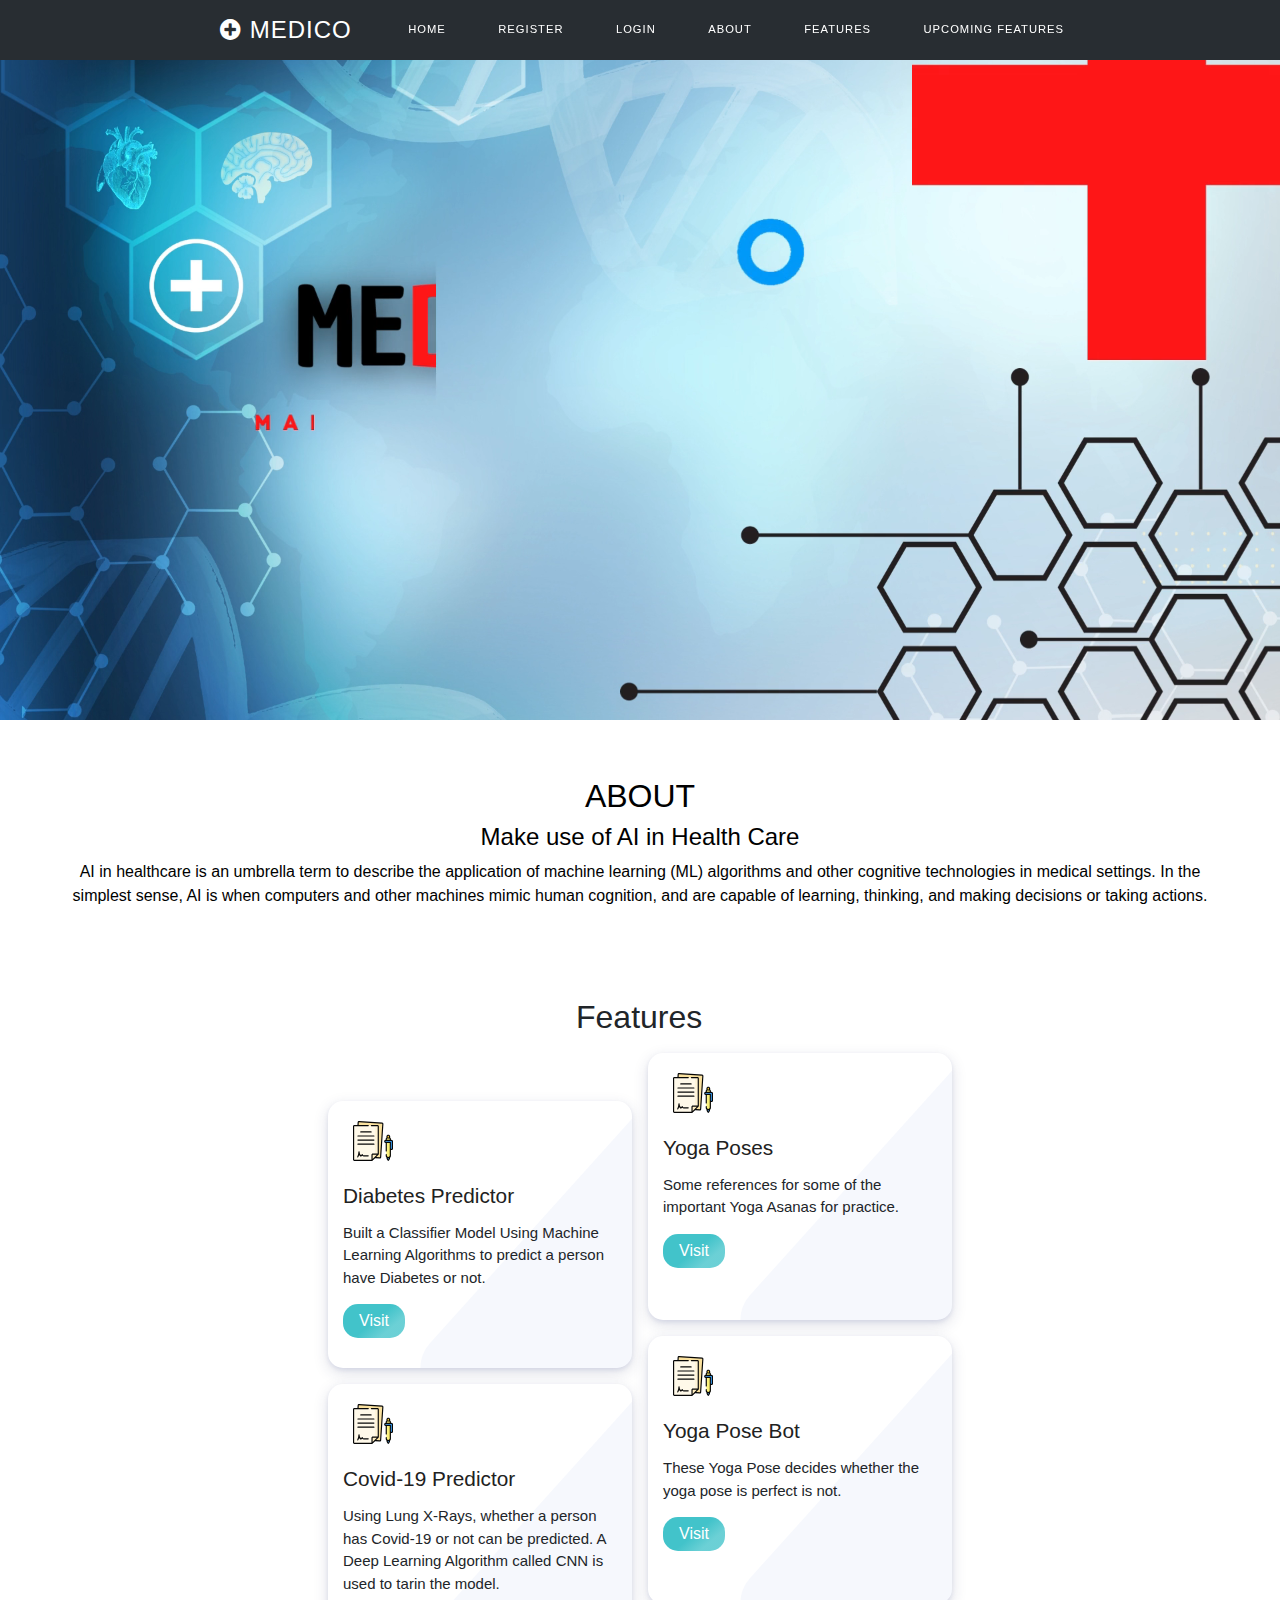
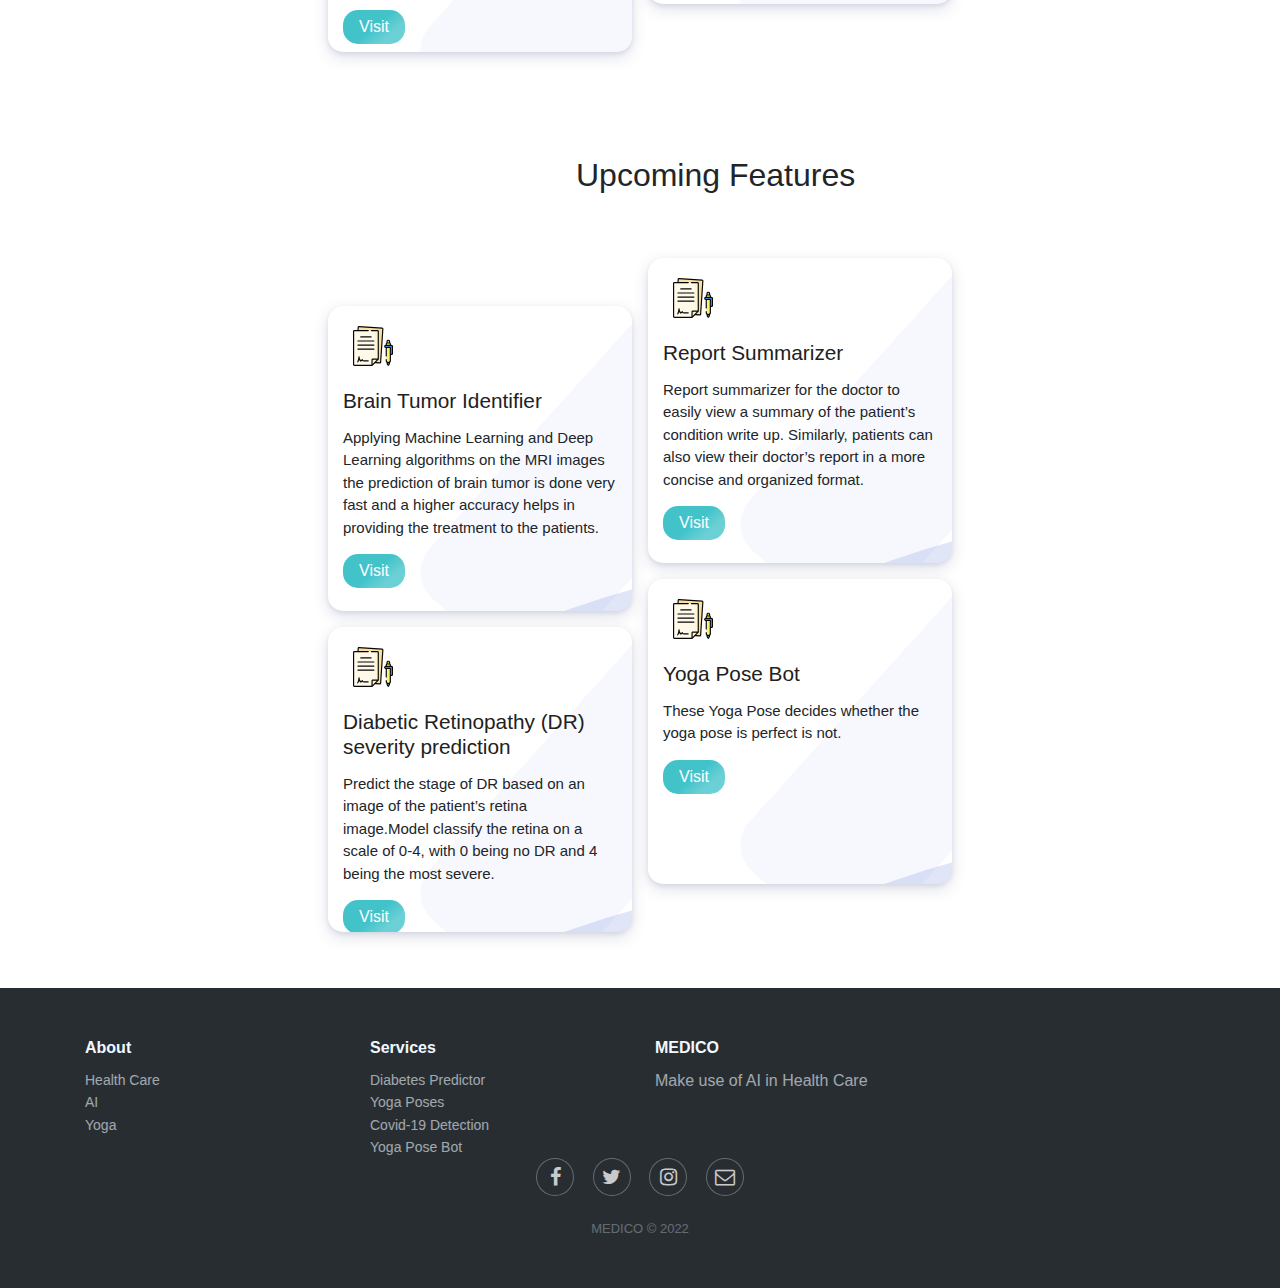
==== commit 853bf2d9: "first commit" ====
--- a/index.html
+++ b/index.html
@@ -5,7 +5,7 @@
   <meta charset="UTF-8">
   <meta http-equiv="X-UA-Compatible" content="IE=edge">
   <meta name="viewport" content="width=device-width, initial-scale=1.0">
-  <title>Document</title>
+  <title>MEDICO</title>
   <link rel="stylesheet" href="https://maxcdn.bootstrapcdn.com/bootstrap/4.3.1/css/bootstrap.min.css">
   <link rel="stylesheet" href="./PROJECT/home.css">
 </head>
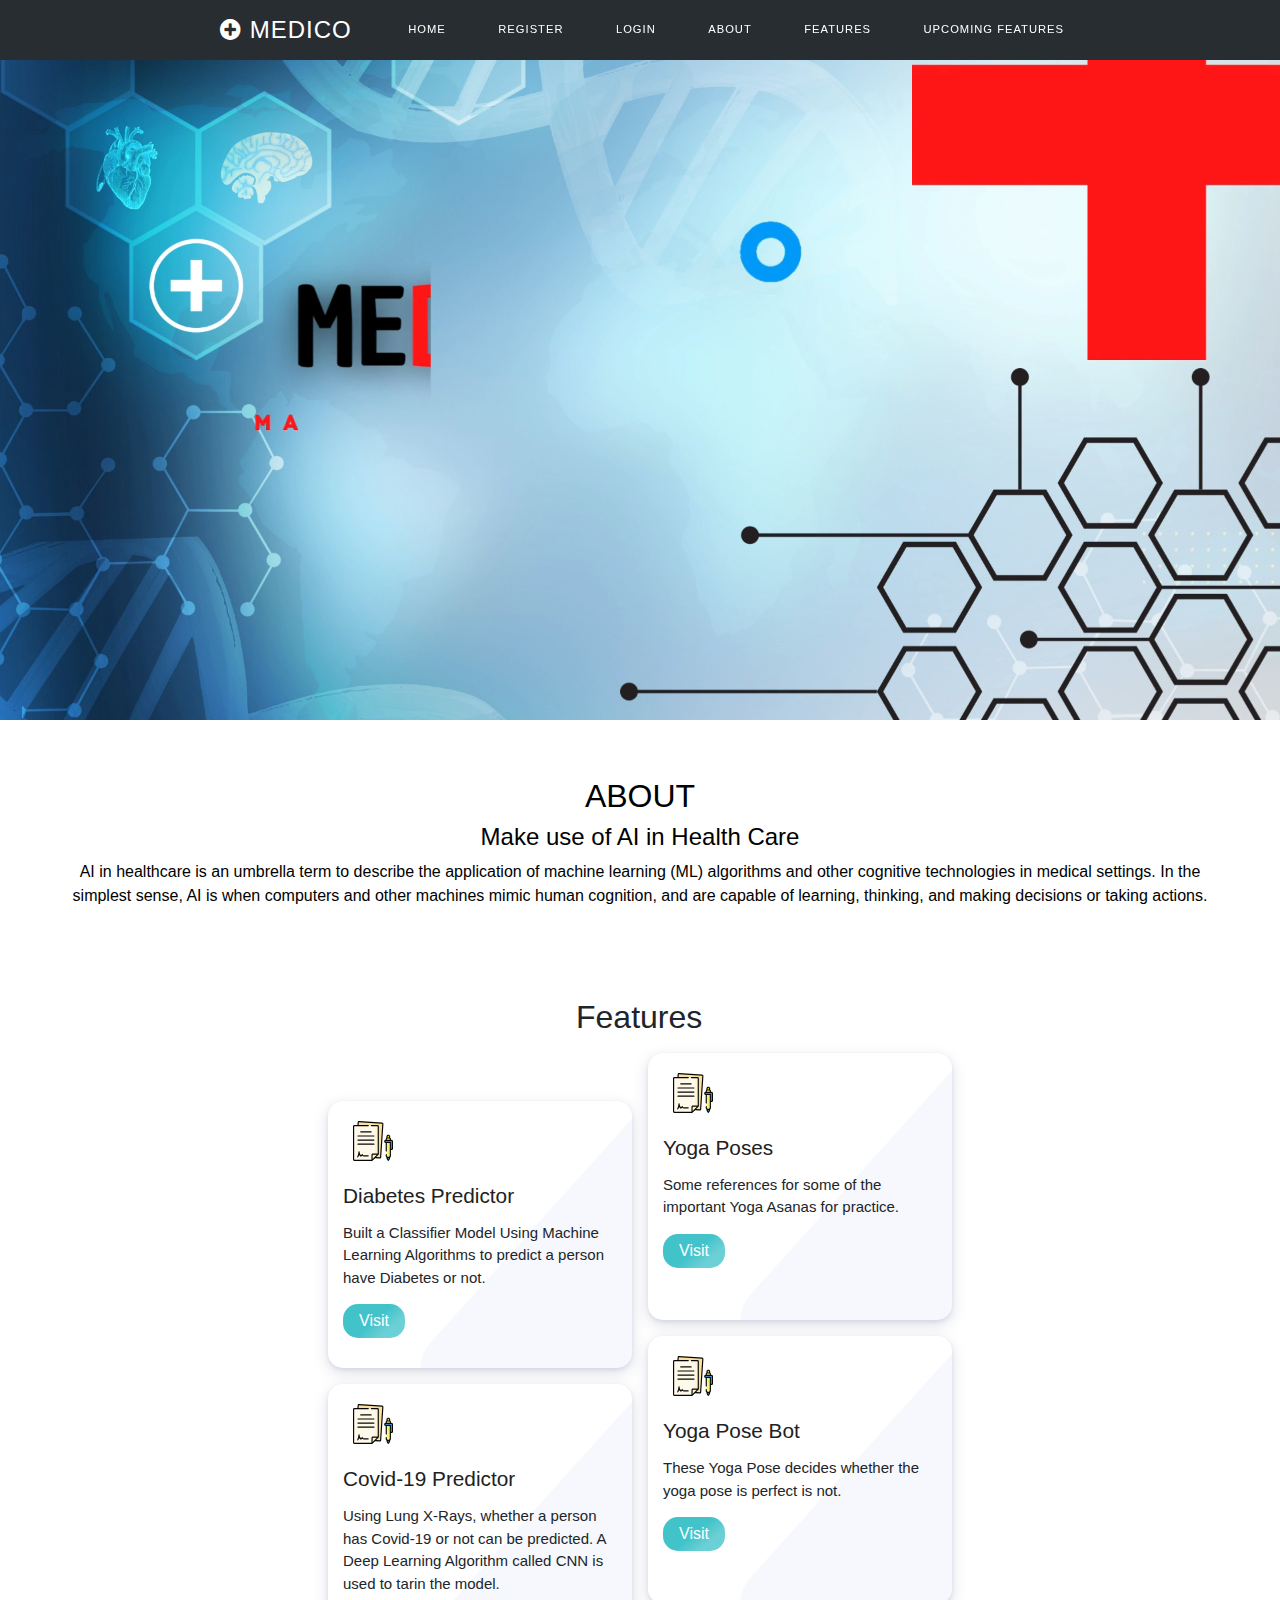
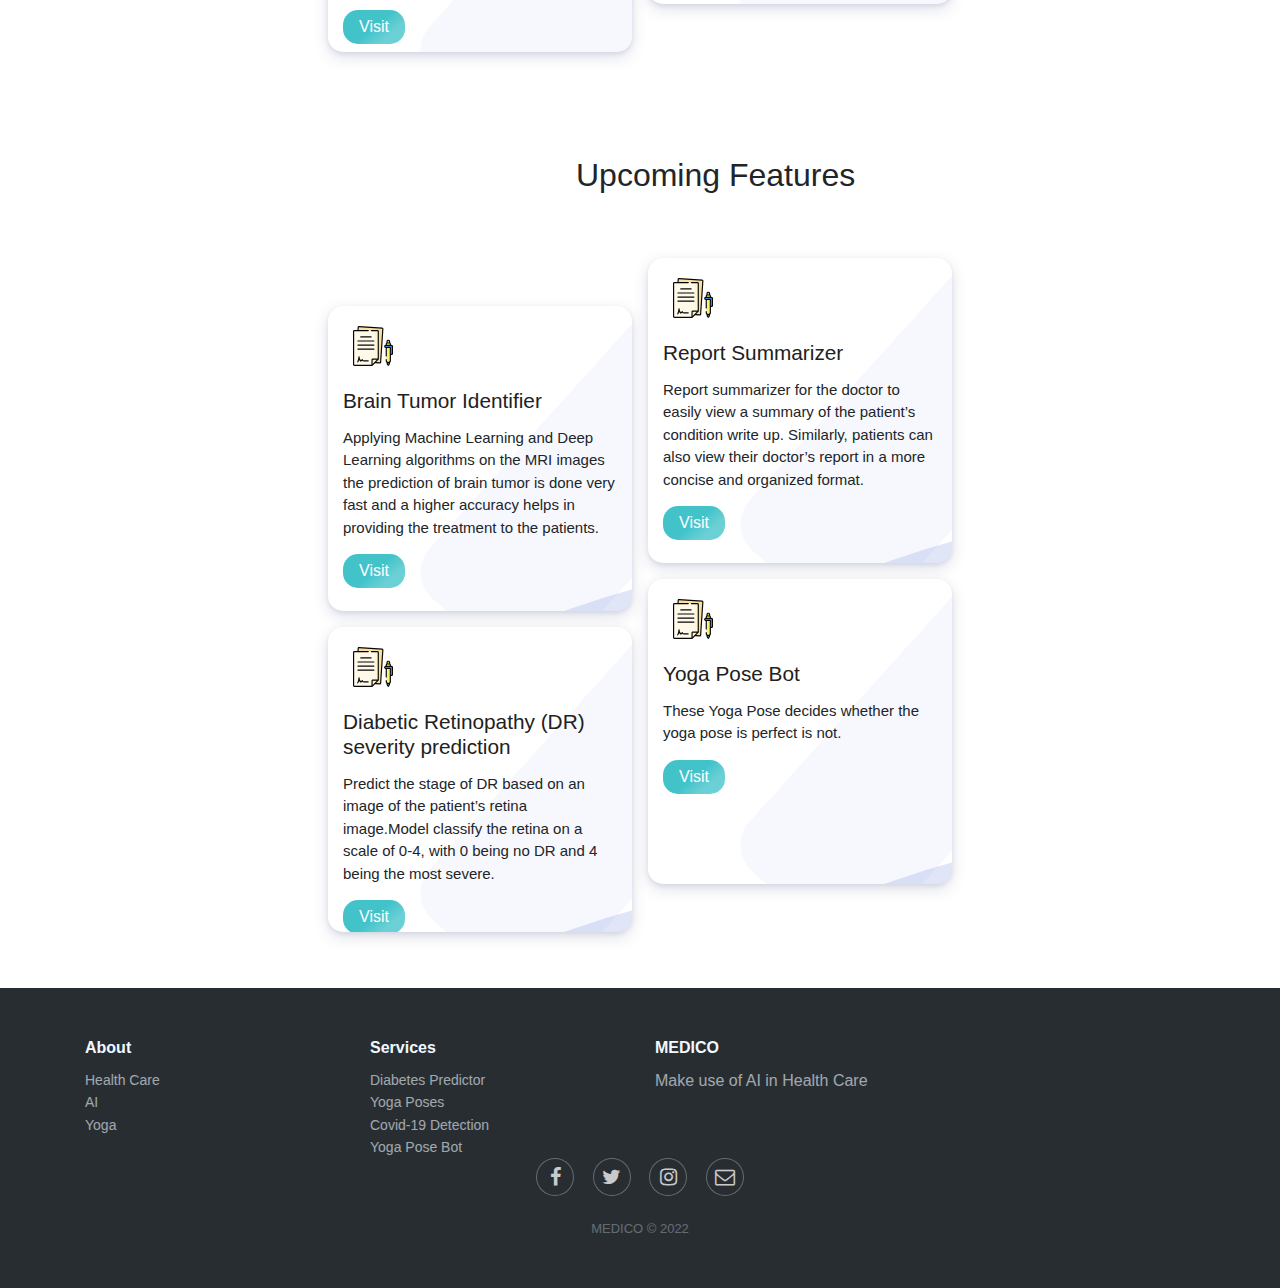
==== commit 6e380af1: "edited yogaposebot button" ====
--- a/index.html
+++ b/index.html
@@ -424,8 +424,7 @@
                   <p>
                     These Yoga Pose decides whether the yoga pose is perfect is not.
                   </p>
-                  <button onclick="window.open('http://127.0.0.1:5500/PROJECT/yogaposebot.html', '_blank')"
-                    type="button" class="read_more_btn">Visit</button>
+                  <button type="button" class="read_more_btn"><a href="./PROJECT/yogaposebot.html">Visit</a></button>
                 </div>
               </div>
             </div>
